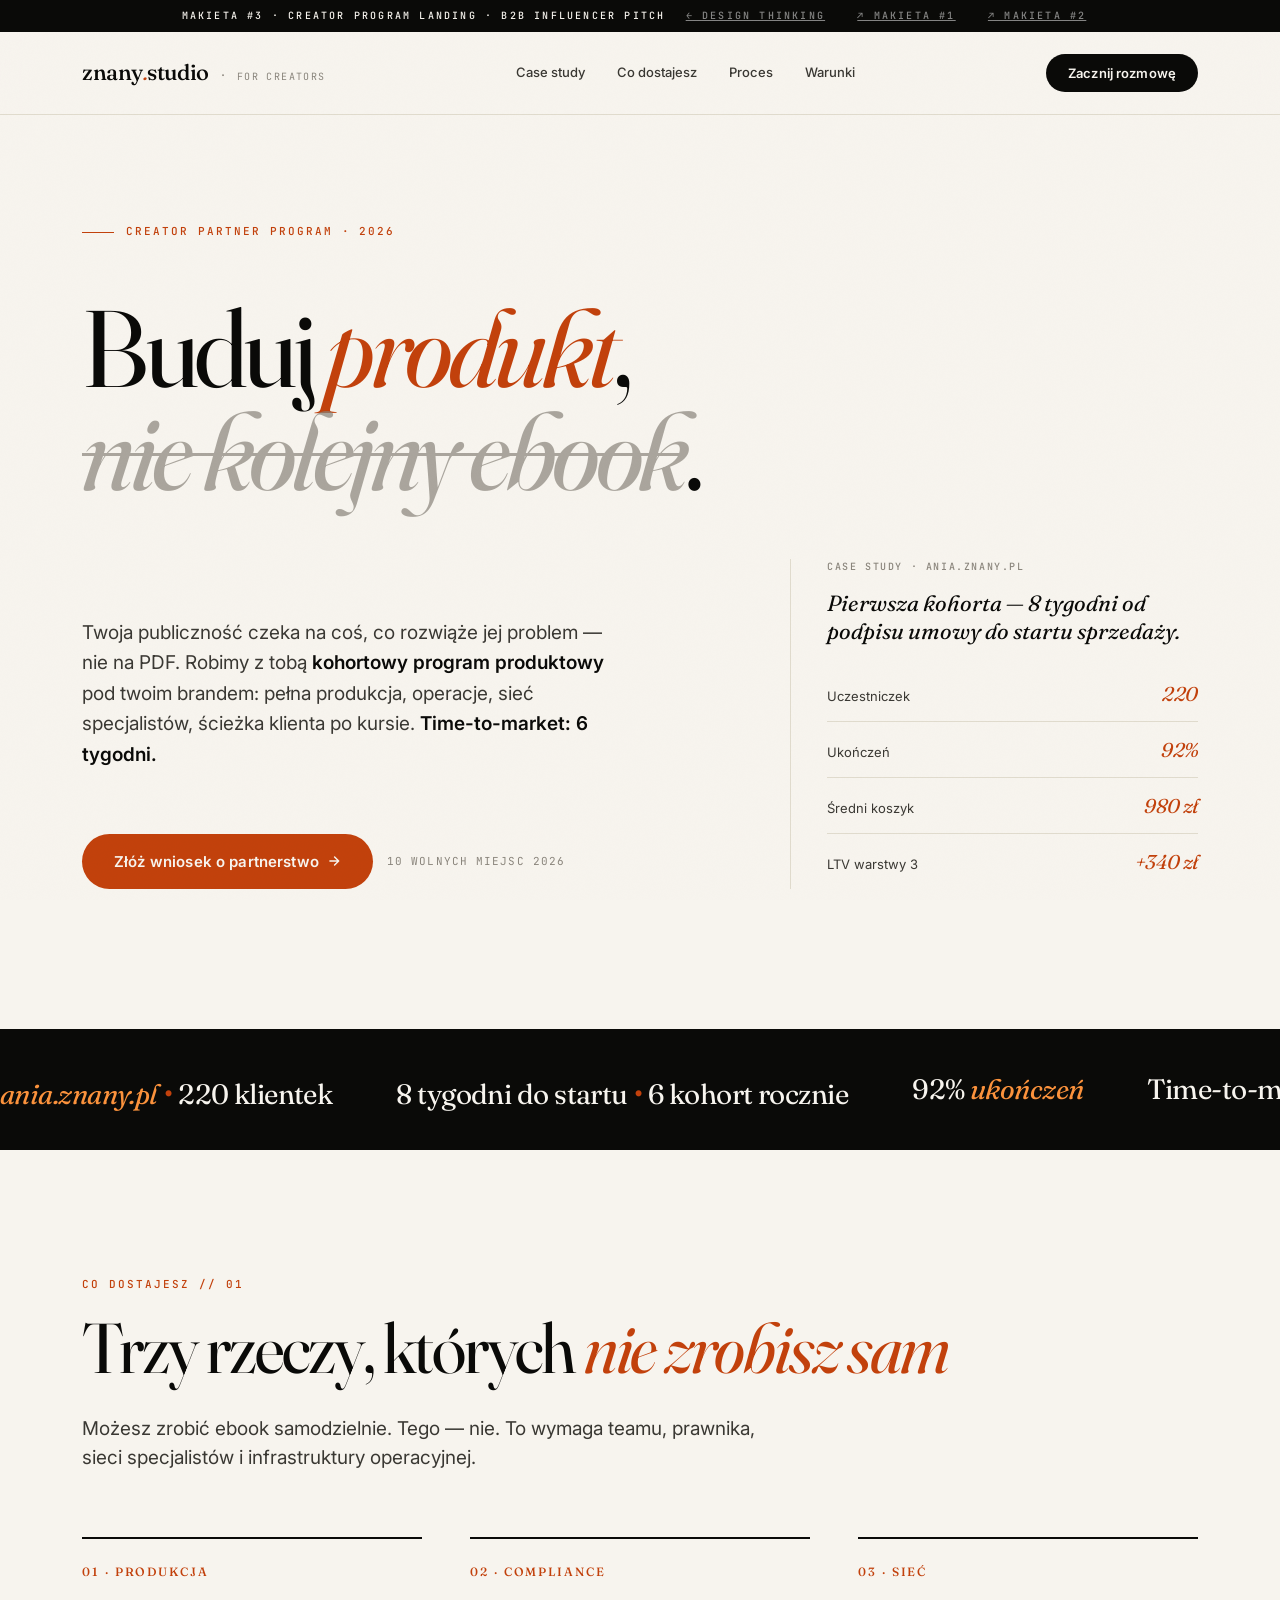
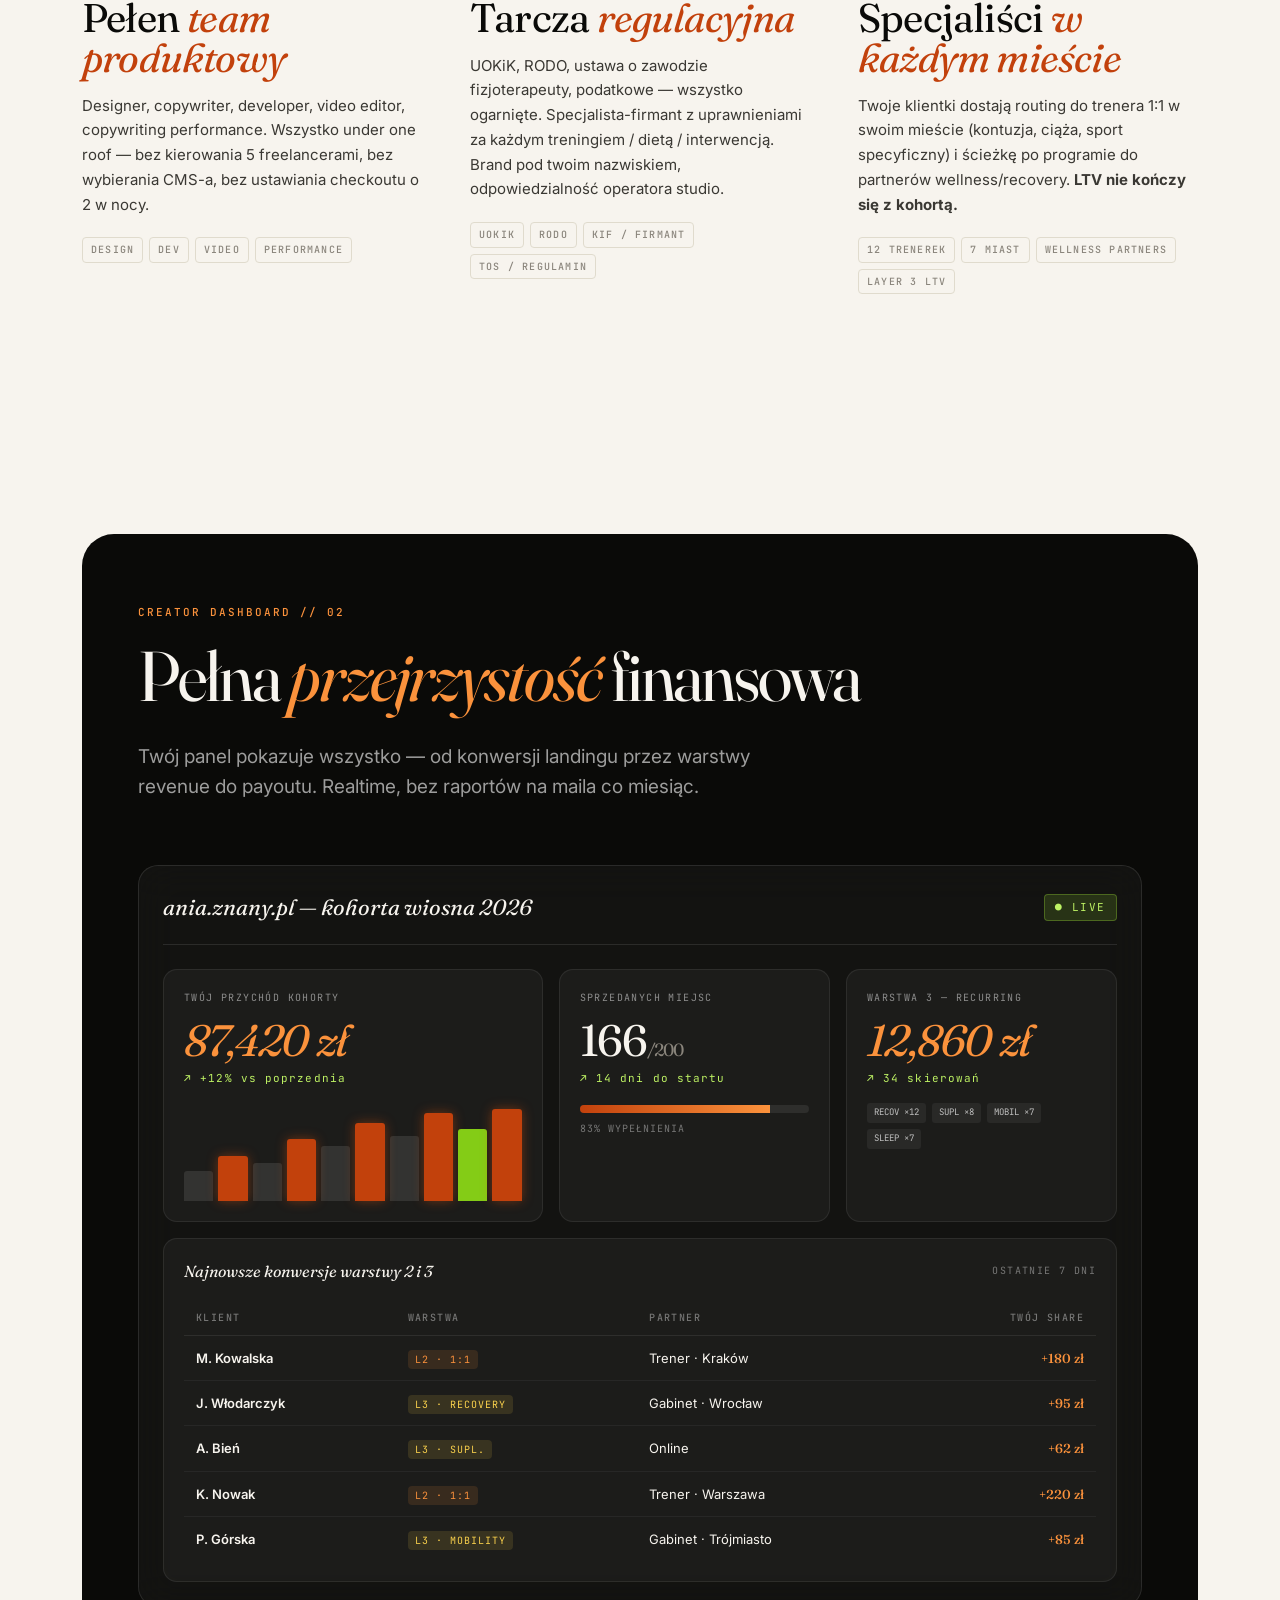
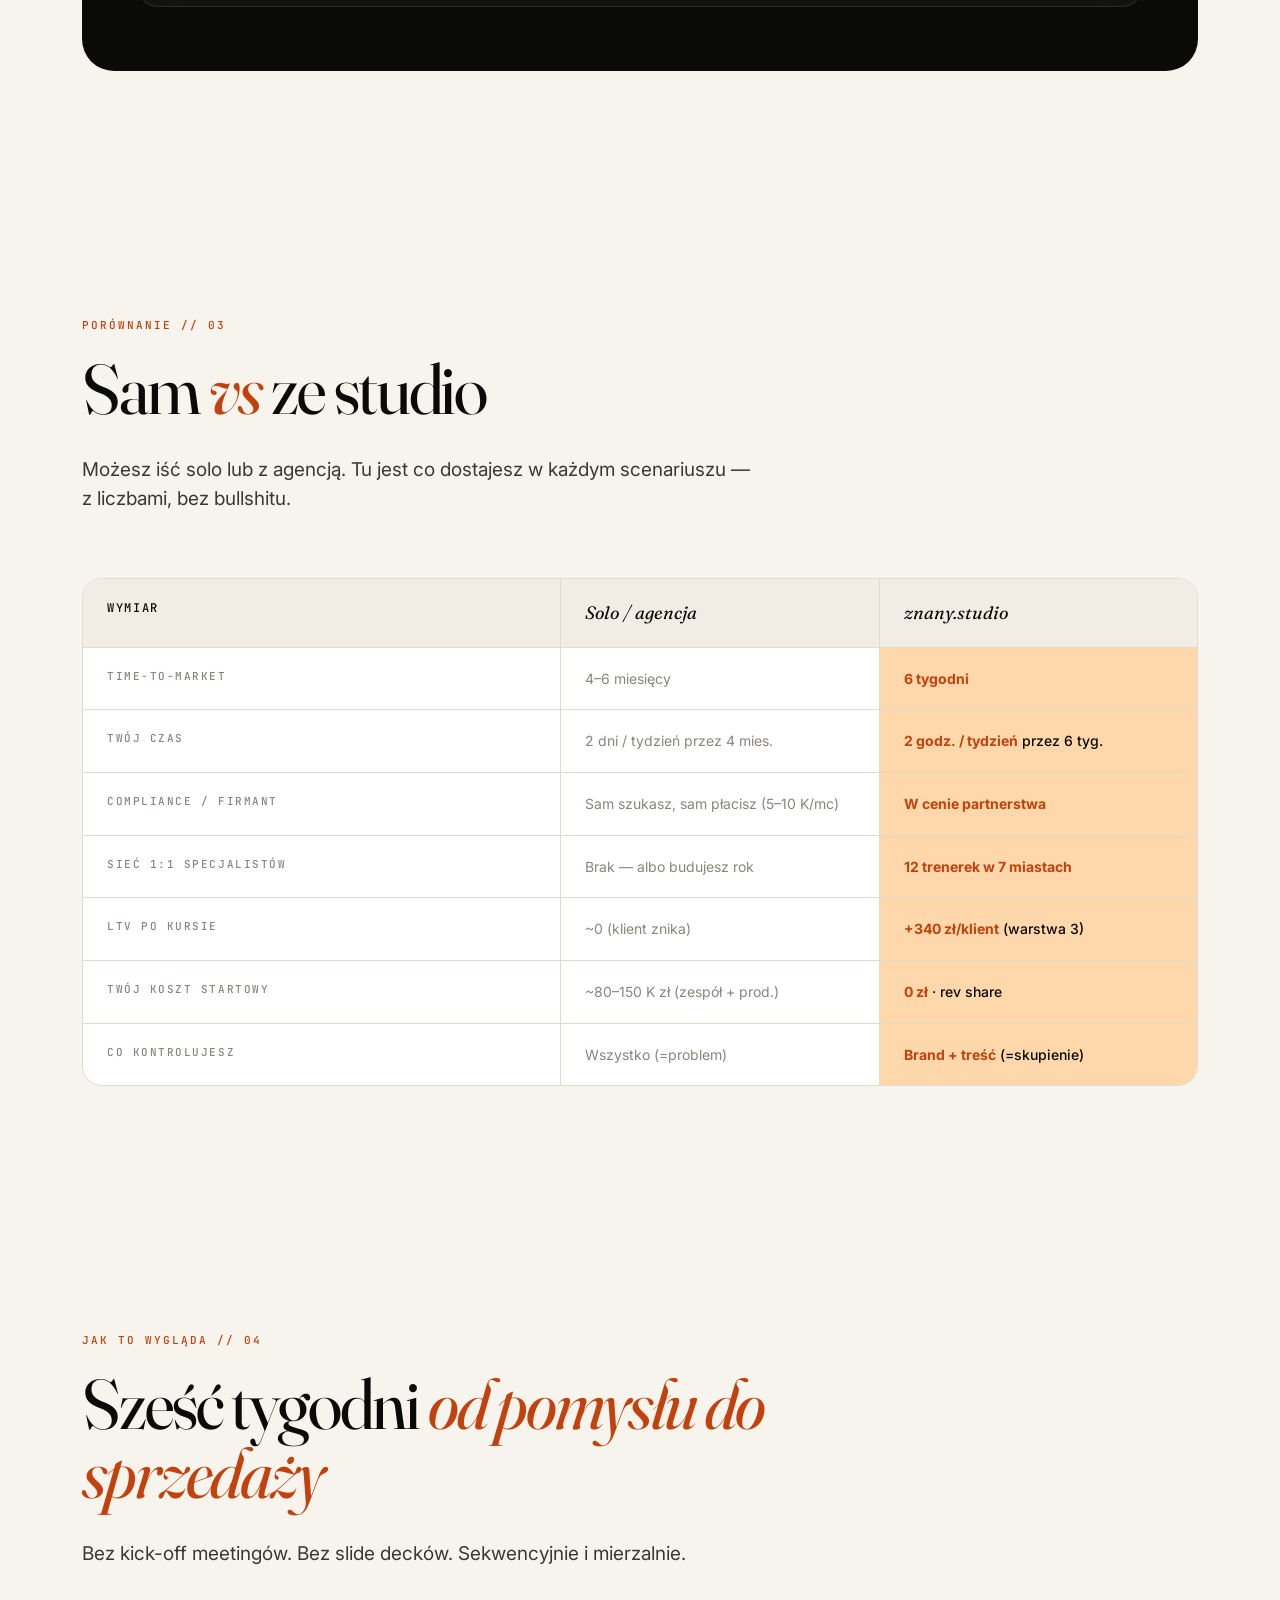
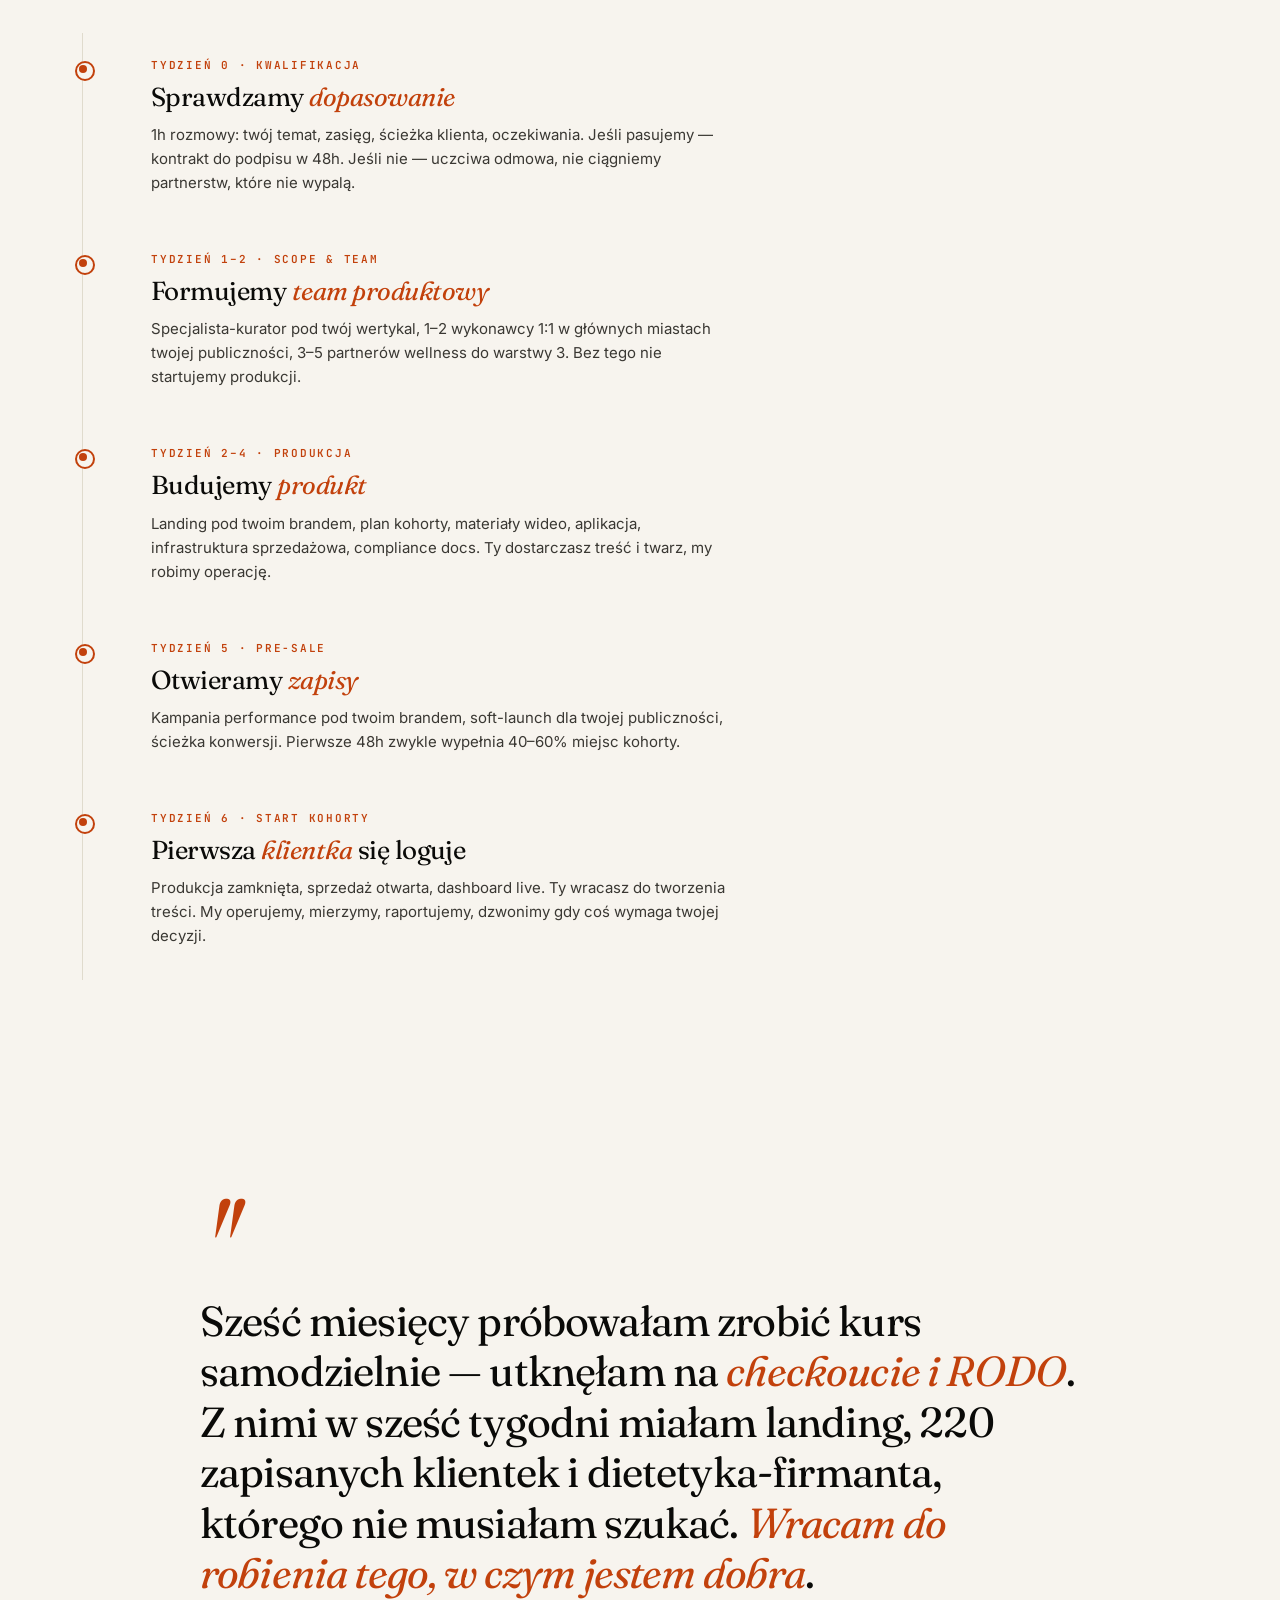
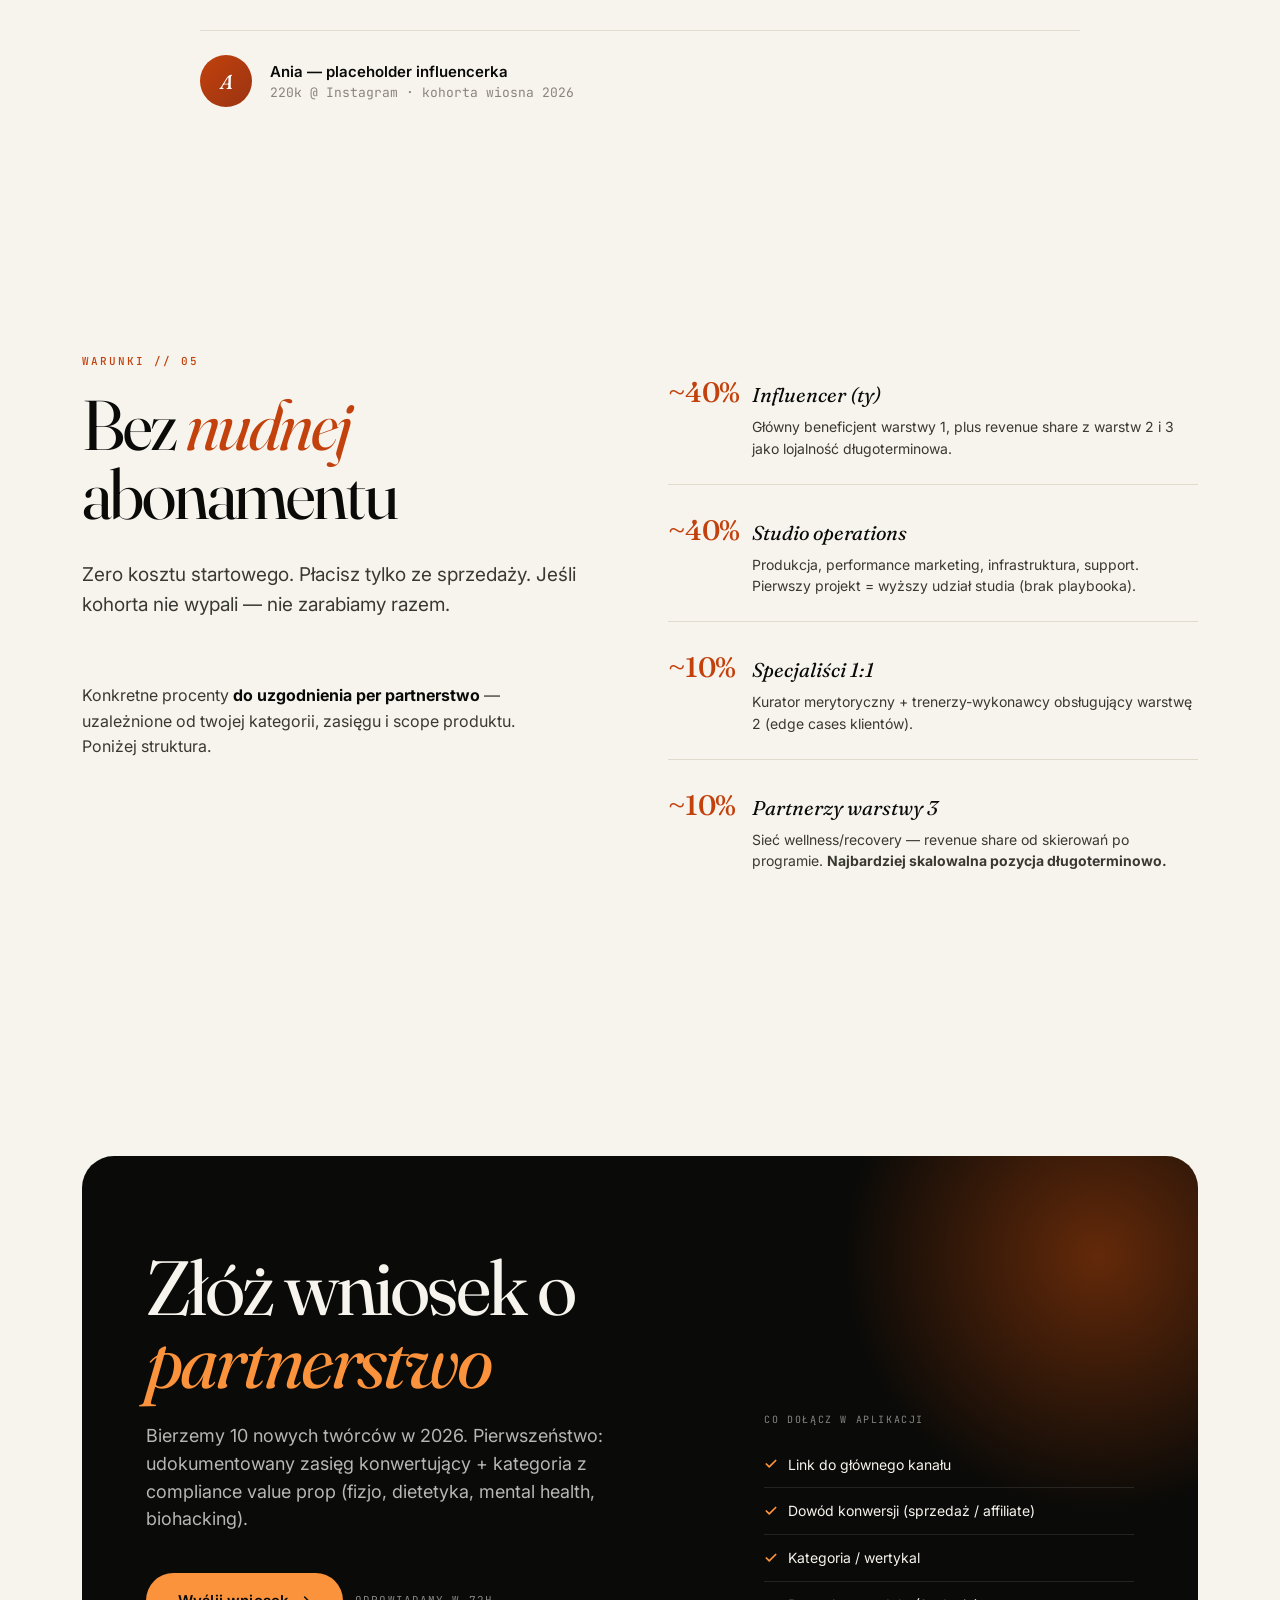
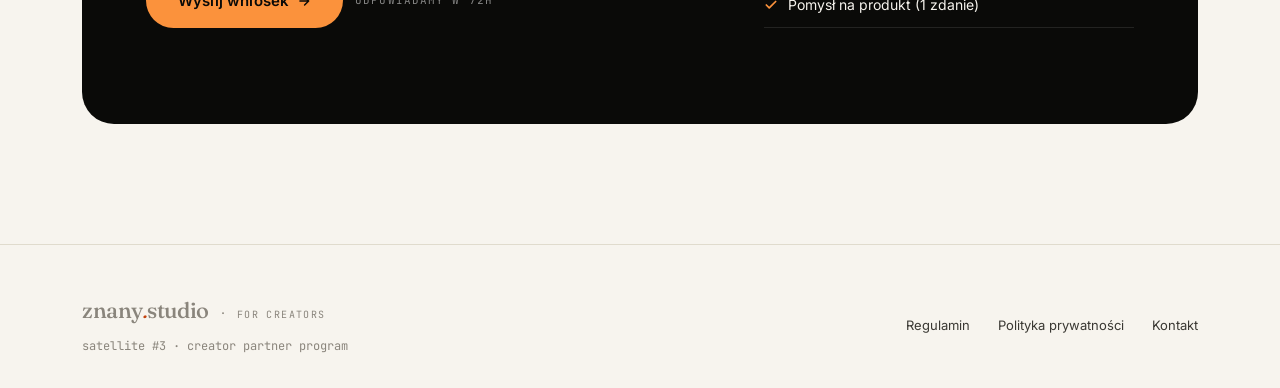
==== makieta3.html @ 014f3fa9 "znany.trener — design thinking output + 3 satellite mockups Pełen output procesu Design Thinking dla" ====
<!DOCTYPE html>
<html lang="pl">
<head>
<meta charset="UTF-8">
<meta name="viewport" content="width=device-width, initial-scale=1.0">
<title>studio.znany.pl — dla twórców · zbuduj produkt, nie kolejny ebook</title>
<link rel="preconnect" href="https://fonts.googleapis.com">
<link rel="preconnect" href="https://fonts.gstatic.com" crossorigin>
<link href="https://fonts.googleapis.com/css2?family=Inter:wght@400;500;600;700&family=Fraunces:ital,opsz,wght@0,9..144,400;0,9..144,500;0,9..144,600;1,9..144,400;1,9..144,500&family=JetBrains+Mono:wght@400;500&display=swap" rel="stylesheet">
<style>
  :root {
    --bg: #f7f4ee;
    --bg-2: #f1ede4;
    --surface: #ffffff;
    --paper: #fbf9f3;
    --ink: #0a0a08;
    --ink-2: #3a3833;
    --ink-3: #8a857c;
    --line: #e0dbcd;
    --line-2: #cfc8b4;
    --accent: #c2410c;
    --accent-soft: #fed7aa;
    --accent-2: #9a3412;
    --olive: #5c6b32;
    --olive-soft: #ecf0d8;
    --gold: #a16207;
  }
  * { box-sizing: border-box; margin: 0; padding: 0; }
  html { scroll-behavior: smooth; }
  body {
    font-family: 'Inter', -apple-system, BlinkMacSystemFont, sans-serif;
    background: var(--bg);
    color: var(--ink);
    line-height: 1.55;
    -webkit-font-smoothing: antialiased;
    overflow-x: hidden;
  }
  ::selection { background: var(--accent); color: white; }
  a { color: inherit; text-decoration: none; }
  button { font-family: inherit; cursor: pointer; border: none; }

  .serif { font-family: 'Fraunces', Georgia, serif; }
  .serif-i { font-family: 'Fraunces', Georgia, serif; font-style: italic; font-weight: 400; }
  .mono { font-family: 'JetBrains Mono', monospace; }

  .container { max-width: 1180px; margin: 0 auto; padding: 0 32px; position: relative; }
  @media (max-width: 700px) { .container { padding: 0 20px; } }

  /* Paper grain bg */
  body::before {
    content: '';
    position: fixed;
    inset: 0;
    pointer-events: none;
    background-image: url("data:image/svg+xml;utf8,<svg xmlns='http://www.w3.org/2000/svg' width='200' height='200'><filter id='n'><feTurbulence type='fractalNoise' baseFrequency='0.85' numOctaves='3' stitchTiles='stitch'/></filter><rect width='100%25' height='100%25' filter='url(%23n)' opacity='0.5'/></svg>");
    opacity: 0.035;
    mix-blend-mode: multiply;
    z-index: 100;
  }

  /* ============================
     RIBBON
     ============================ */
  .ribbon {
    background: var(--ink);
    color: var(--bg);
    text-align: center;
    font-size: 10px;
    padding: 8px 16px;
    letter-spacing: 0.22em;
    text-transform: uppercase;
    font-weight: 500;
    font-family: 'JetBrains Mono', monospace;
    position: relative;
    z-index: 50;
  }
  .ribbon a { color: rgba(255,255,255,0.5); text-decoration: underline; margin: 0 12px; }

  /* ============================
     NAV
     ============================ */
  nav.top {
    padding: 22px 0;
    border-bottom: 1px solid var(--line);
    position: sticky;
    top: 0;
    background: rgba(247,244,238,0.92);
    backdrop-filter: blur(20px);
    z-index: 40;
  }
  .nav-inner {
    display: flex;
    justify-content: space-between;
    align-items: center;
    gap: 24px;
  }
  .logo {
    display: flex;
    align-items: baseline;
    gap: 12px;
  }
  .logo .brand {
    font-family: 'Fraunces', serif;
    font-weight: 500;
    font-size: 22px;
    letter-spacing: -0.02em;
  }
  .logo .brand .ital {
    font-style: italic;
    color: var(--accent);
    font-weight: 400;
  }
  .logo .div { color: var(--ink-3); font-size: 14px; }
  .logo .who {
    font-family: 'JetBrains Mono', monospace;
    font-size: 10px;
    color: var(--ink-3);
    letter-spacing: 0.14em;
    text-transform: uppercase;
  }

  nav.top ul {
    list-style: none;
    display: flex;
    gap: 32px;
    font-size: 13px;
    font-weight: 500;
  }
  nav.top li a { color: var(--ink-2); transition: color 0.15s; }
  nav.top li a:hover { color: var(--accent); }
  @media (max-width: 900px) { nav.top ul { display: none; } }

  .btn {
    background: var(--ink);
    color: var(--bg);
    border-radius: 100px;
    padding: 11px 22px;
    font-size: 13px;
    font-weight: 600;
    letter-spacing: 0.01em;
    transition: all 0.15s;
    display: inline-flex;
    align-items: center;
    gap: 8px;
  }
  .btn:hover { background: var(--accent); transform: translateY(-1px); }
  .btn svg { width: 14px; height: 14px; }
  .btn.big { padding: 18px 32px; font-size: 15px; }
  .btn.accent { background: var(--accent); }
  .btn.accent:hover { background: var(--accent-2); }
  .btn.ghost {
    background: transparent;
    color: var(--ink);
    border: 1px solid var(--ink);
  }
  .btn.ghost:hover { background: var(--ink); color: var(--bg); }

  /* ============================
     HERO
     ============================ */
  .hero {
    padding: 100px 0 140px;
    position: relative;
  }
  .hero-tag {
    display: inline-flex;
    align-items: center;
    gap: 12px;
    font-family: 'JetBrains Mono', monospace;
    font-size: 11px;
    text-transform: uppercase;
    letter-spacing: 0.18em;
    color: var(--accent);
    margin-bottom: 56px;
    font-weight: 500;
  }
  .hero-tag::before {
    content: '';
    width: 32px;
    height: 1px;
    background: var(--accent);
  }
  .hero h1 {
    font-family: 'Fraunces', serif;
    font-size: clamp(48px, 8.5vw, 124px);
    font-weight: 400;
    letter-spacing: -0.04em;
    line-height: 0.95;
    margin-bottom: 56px;
    color: var(--ink);
    max-width: 1000px;
    font-variation-settings: "opsz" 144;
  }
  .hero h1 em {
    font-style: italic;
    color: var(--accent);
    font-weight: 400;
  }
  .hero h1 .strike {
    text-decoration: line-through;
    text-decoration-thickness: 3px;
    text-decoration-color: var(--ink-3);
    color: var(--ink-3);
    font-style: italic;
    font-weight: 400;
    opacity: 0.7;
  }

  .hero-grid {
    display: grid;
    grid-template-columns: 1.5fr 1fr;
    gap: 96px;
    align-items: flex-end;
  }
  @media (max-width: 900px) { .hero-grid { grid-template-columns: 1fr; gap: 56px; } }

  .hero-lead {
    font-size: 19px;
    color: var(--ink-2);
    line-height: 1.6;
    max-width: 540px;
  }
  .hero-lead strong { color: var(--ink); font-weight: 600; }

  .hero-side {
    border-left: 1px solid var(--line);
    padding-left: 36px;
  }
  @media (max-width: 900px) { .hero-side { border-left: none; padding-left: 0; border-top: 1px solid var(--line); padding-top: 32px; } }
  .hero-side .label {
    font-family: 'JetBrains Mono', monospace;
    font-size: 10px;
    text-transform: uppercase;
    letter-spacing: 0.16em;
    color: var(--ink-3);
    font-weight: 500;
    margin-bottom: 14px;
  }
  .hero-side h3 {
    font-family: 'Fraunces', serif;
    font-style: italic;
    font-size: 22px;
    font-weight: 400;
    color: var(--ink);
    margin-bottom: 20px;
    line-height: 1.3;
  }
  .hero-side .data-row {
    display: flex;
    justify-content: space-between;
    align-items: baseline;
    padding: 12px 0;
    border-bottom: 1px solid var(--line);
    font-size: 13px;
    color: var(--ink-2);
  }
  .hero-side .data-row:last-child { border-bottom: none; }
  .hero-side .data-row .v {
    font-family: 'Fraunces', serif;
    font-size: 20px;
    font-weight: 500;
    color: var(--ink);
    letter-spacing: -0.02em;
  }
  .hero-side .data-row .v em { color: var(--accent); font-style: italic; font-weight: 400; }

  .hero-cta {
    margin-top: 64px;
    display: flex;
    gap: 14px;
    flex-wrap: wrap;
    align-items: center;
  }
  .hero-cta .note {
    font-family: 'JetBrains Mono', monospace;
    font-size: 11px;
    color: var(--ink-3);
    letter-spacing: 0.1em;
    text-transform: uppercase;
  }

  /* ============================
     CASE STUDY STRIP
     ============================ */
  .case-strip {
    background: var(--ink);
    color: var(--bg);
    padding: 28px 0;
    overflow: hidden;
    position: relative;
  }
  .case-strip-inner {
    display: flex;
    gap: 64px;
    align-items: center;
    font-family: 'Fraunces', serif;
    font-size: clamp(18px, 2.5vw, 28px);
    font-weight: 400;
    letter-spacing: -0.02em;
    white-space: nowrap;
    animation: scroll 40s linear infinite;
  }
  @keyframes scroll {
    0% { transform: translateX(0); }
    100% { transform: translateX(-50%); }
  }
  .case-strip-inner span em { font-style: italic; color: #fb923c; font-weight: 400; }
  .case-strip-inner .dot { color: var(--accent); font-size: 1.5em; }

  /* ============================
     SECTION
     ============================ */
  section.block { padding: 120px 0; position: relative; }
  @media (max-width: 700px) { section.block { padding: 80px 0; } }

  .eyebrow {
    font-family: 'JetBrains Mono', monospace;
    font-size: 11px;
    text-transform: uppercase;
    letter-spacing: 0.18em;
    color: var(--accent);
    margin-bottom: 20px;
    font-weight: 500;
    display: inline-block;
  }

  h2.section-title {
    font-family: 'Fraunces', serif;
    font-size: clamp(36px, 5.5vw, 76px);
    font-weight: 400;
    letter-spacing: -0.03em;
    line-height: 0.98;
    max-width: 900px;
    margin-bottom: 32px;
    color: var(--ink);
    font-variation-settings: "opsz" 144;
  }
  h2.section-title em {
    font-style: italic;
    color: var(--accent);
    font-weight: 400;
  }
  .section-sub {
    color: var(--ink-2);
    font-size: 19px;
    max-width: 680px;
    line-height: 1.55;
    margin-bottom: 64px;
  }

  /* ============================
     3 REASONS (pillars)
     ============================ */
  .pillars {
    display: grid;
    grid-template-columns: repeat(3, 1fr);
    gap: 48px;
  }
  @media (max-width: 900px) { .pillars { grid-template-columns: 1fr; gap: 56px; } }
  .pillar { position: relative; padding-top: 24px; border-top: 2px solid var(--ink); }
  .pillar .num {
    font-family: 'Fraunces', serif;
    font-size: 12px;
    color: var(--accent);
    letter-spacing: 0.16em;
    text-transform: uppercase;
    margin-bottom: 16px;
    font-weight: 500;
  }
  .pillar h3 {
    font-family: 'Fraunces', serif;
    font-size: clamp(28px, 3.5vw, 40px);
    font-weight: 400;
    letter-spacing: -0.02em;
    line-height: 1;
    margin-bottom: 16px;
    color: var(--ink);
  }
  .pillar h3 em { font-style: italic; color: var(--accent); }
  .pillar p {
    color: var(--ink-2);
    font-size: 15px;
    line-height: 1.65;
    margin-bottom: 20px;
  }
  .pillar .tags {
    display: flex;
    gap: 6px;
    flex-wrap: wrap;
  }
  .pillar .tag {
    font-family: 'JetBrains Mono', monospace;
    font-size: 10px;
    text-transform: uppercase;
    letter-spacing: 0.12em;
    color: var(--ink-3);
    padding: 4px 8px;
    border: 1px solid var(--line);
    border-radius: 4px;
    font-weight: 500;
  }

  /* ============================
     DASHBOARD MOCKUP
     ============================ */
  .dashboard-section {
    background: var(--ink);
    color: var(--bg);
    border-radius: 32px;
    padding: 64px 56px;
    position: relative;
    overflow: hidden;
  }
  @media (max-width: 700px) { .dashboard-section { padding: 40px 24px; border-radius: 20px; } }
  .dashboard-section .eyebrow { color: #fb923c; }
  .dashboard-section h2.section-title { color: var(--bg); }
  .dashboard-section h2.section-title em { color: #fb923c; }
  .dashboard-section .section-sub { color: rgba(255,255,255,0.6); }

  .dashboard {
    background: rgba(255,255,255,0.04);
    border: 1px solid rgba(255,255,255,0.1);
    border-radius: 20px;
    padding: 24px;
    margin-top: 32px;
    backdrop-filter: blur(20px);
  }
  .dash-header {
    display: flex;
    justify-content: space-between;
    align-items: center;
    padding-bottom: 20px;
    border-bottom: 1px solid rgba(255,255,255,0.1);
    margin-bottom: 24px;
  }
  .dash-header .title {
    font-family: 'Fraunces', serif;
    font-style: italic;
    font-size: 22px;
    color: var(--bg);
  }
  .dash-header .badge {
    font-family: 'JetBrains Mono', monospace;
    font-size: 11px;
    background: rgba(163,230,53,0.15);
    color: #bef264;
    padding: 4px 10px;
    border-radius: 4px;
    text-transform: uppercase;
    letter-spacing: 0.14em;
    border: 1px solid rgba(163,230,53,0.3);
  }
  .dash-grid {
    display: grid;
    grid-template-columns: 1.4fr 1fr 1fr;
    gap: 16px;
  }
  @media (max-width: 800px) { .dash-grid { grid-template-columns: 1fr; } }
  .dash-card {
    background: rgba(255,255,255,0.04);
    border: 1px solid rgba(255,255,255,0.08);
    border-radius: 14px;
    padding: 20px;
  }
  .dash-card .k {
    font-family: 'JetBrains Mono', monospace;
    font-size: 10px;
    color: var(--ink-3);
    text-transform: uppercase;
    letter-spacing: 0.14em;
    margin-bottom: 12px;
    color: rgba(255,255,255,0.5);
  }
  .dash-card .big {
    font-family: 'Fraunces', serif;
    font-size: 44px;
    font-weight: 400;
    letter-spacing: -0.03em;
    color: var(--bg);
    line-height: 1;
    margin-bottom: 8px;
  }
  .dash-card .big em { font-style: italic; color: #fb923c; }
  .dash-card .delta {
    font-family: 'JetBrains Mono', monospace;
    font-size: 11px;
    color: #bef264;
    letter-spacing: 0.1em;
  }
  .dash-card .delta.down { color: #fca5a5; }

  /* Revenue chart */
  .chart {
    height: 100px;
    display: flex;
    align-items: flex-end;
    gap: 5px;
    margin-top: 14px;
  }
  .chart .bar {
    flex: 1;
    background: rgba(255,255,255,0.1);
    border-radius: 3px 3px 0 0;
    position: relative;
    transition: background 0.2s;
  }
  .chart .bar.lit { background: var(--accent); box-shadow: 0 0 12px rgba(234,88,12,0.4); }
  .chart .bar.olive { background: #84cc16; }

  /* Table */
  .dash-table {
    width: 100%;
    border-collapse: collapse;
    margin-top: 16px;
    font-size: 13px;
  }
  .dash-table th {
    text-align: left;
    padding: 10px 12px;
    font-family: 'JetBrains Mono', monospace;
    font-size: 10px;
    text-transform: uppercase;
    letter-spacing: 0.14em;
    color: rgba(255,255,255,0.4);
    font-weight: 500;
    border-bottom: 1px solid rgba(255,255,255,0.08);
  }
  .dash-table td {
    padding: 12px;
    border-bottom: 1px solid rgba(255,255,255,0.05);
    color: var(--bg);
  }
  .dash-table tr:last-child td { border-bottom: none; }
  .dash-table .city { font-weight: 600; }
  .dash-table .amount {
    font-family: 'Fraunces', serif;
    font-weight: 500;
    text-align: right;
    color: #fb923c;
  }
  .dash-table .layer-tag {
    font-family: 'JetBrains Mono', monospace;
    font-size: 10px;
    padding: 3px 7px;
    border-radius: 4px;
    background: rgba(255,255,255,0.08);
    text-transform: uppercase;
    letter-spacing: 0.1em;
  }
  .dash-table .layer-tag.l1 { color: #6ee7b7; background: rgba(110,231,183,0.1); }
  .dash-table .layer-tag.l2 { color: #fb923c; background: rgba(251,146,60,0.12); }
  .dash-table .layer-tag.l3 { color: #fcd34d; background: rgba(252,211,77,0.12); }

  /* ============================
     COMPARE — alone vs studio
     ============================ */
  .compare {
    background: var(--surface);
    border: 1px solid var(--line);
    border-radius: 20px;
    overflow: hidden;
  }
  .compare-row {
    display: grid;
    grid-template-columns: 1.5fr 1fr 1fr;
    border-bottom: 1px solid var(--line);
  }
  .compare-row:last-child { border-bottom: none; }
  .compare-row.head {
    background: var(--bg-2);
  }
  .compare-row > div { padding: 20px 24px; }
  .compare-row .label {
    font-family: 'JetBrains Mono', monospace;
    font-size: 11px;
    text-transform: uppercase;
    letter-spacing: 0.14em;
    color: var(--ink-3);
    font-weight: 500;
  }
  .compare-row.head .label {
    color: var(--ink);
    font-size: 12px;
  }
  .compare-row .col {
    font-size: 14px;
    color: var(--ink-2);
    border-left: 1px solid var(--line);
  }
  .compare-row.head .col {
    font-family: 'Fraunces', serif;
    font-style: italic;
    font-size: 18px;
    color: var(--ink);
    font-weight: 400;
  }
  .compare-row .col.good {
    background: var(--accent-soft);
    color: var(--ink);
    font-weight: 500;
  }
  .compare-row .col.bad { color: var(--ink-3); }
  .compare-row .col strong { color: var(--accent); font-weight: 700; }

  /* ============================
     PROCESS / TIMELINE
     ============================ */
  .timeline {
    position: relative;
    padding-left: 32px;
    margin-top: 48px;
    border-left: 1px solid var(--line);
  }
  .timeline-item {
    position: relative;
    padding: 24px 0 32px 36px;
  }
  .timeline-item::before {
    content: '';
    position: absolute;
    left: -40px;
    top: 28px;
    width: 16px; height: 16px;
    background: var(--bg);
    border: 2px solid var(--accent);
    border-radius: 50%;
  }
  .timeline-item::after {
    content: '';
    position: absolute;
    left: -36px;
    top: 32px;
    width: 8px; height: 8px;
    background: var(--accent);
    border-radius: 50%;
  }
  .timeline-week {
    font-family: 'JetBrains Mono', monospace;
    font-size: 11px;
    text-transform: uppercase;
    letter-spacing: 0.16em;
    color: var(--accent);
    margin-bottom: 8px;
    font-weight: 600;
  }
  .timeline-item h3 {
    font-family: 'Fraunces', serif;
    font-size: 26px;
    font-weight: 400;
    letter-spacing: -0.02em;
    line-height: 1.2;
    margin-bottom: 10px;
  }
  .timeline-item h3 em { font-style: italic; color: var(--accent); }
  .timeline-item p {
    font-size: 15px;
    color: var(--ink-2);
    line-height: 1.6;
    max-width: 580px;
  }

  /* ============================
     QUOTE
     ============================ */
  .quote-section { padding: 120px 0; }
  .quote {
    max-width: 880px;
    margin: 0 auto;
    text-align: left;
  }
  .quote-mark {
    font-family: 'Fraunces', serif;
    font-style: italic;
    font-size: 120px;
    color: var(--accent);
    line-height: 0.5;
    margin-bottom: 16px;
  }
  .quote .text {
    font-family: 'Fraunces', serif;
    font-size: clamp(26px, 3.5vw, 42px);
    font-weight: 400;
    letter-spacing: -0.02em;
    line-height: 1.2;
    color: var(--ink);
    margin-bottom: 32px;
  }
  .quote .text em { font-style: italic; color: var(--accent); }
  .quote-author {
    display: flex;
    align-items: center;
    gap: 18px;
    padding-top: 24px;
    border-top: 1px solid var(--line);
  }
  .quote-avatar {
    width: 52px; height: 52px;
    border-radius: 50%;
    background: linear-gradient(135deg, var(--accent) 0%, var(--accent-2) 100%);
    display: flex;
    align-items: center;
    justify-content: center;
    color: white;
    font-family: 'Fraunces', serif;
    font-style: italic;
    font-weight: 500;
    font-size: 20px;
  }
  .quote-author .name {
    font-weight: 600;
    color: var(--ink);
    font-size: 15px;
  }
  .quote-author .meta {
    color: var(--ink-3);
    font-size: 13px;
    font-family: 'JetBrains Mono', monospace;
  }

  /* ============================
     ECONOMICS / TERMS
     ============================ */
  .terms-grid {
    display: grid;
    grid-template-columns: 1fr 1fr;
    gap: 56px;
    align-items: start;
  }
  @media (max-width: 800px) { .terms-grid { grid-template-columns: 1fr; gap: 40px; } }
  .terms-list {
    display: flex;
    flex-direction: column;
    gap: 0;
  }
  .term-row {
    display: grid;
    grid-template-columns: 60px 1fr;
    gap: 24px;
    padding: 24px 0;
    border-bottom: 1px solid var(--line);
    align-items: baseline;
  }
  .term-row:last-child { border-bottom: none; }
  .term-row .pct {
    font-family: 'Fraunces', serif;
    font-size: 28px;
    font-weight: 500;
    letter-spacing: -0.02em;
    color: var(--accent);
  }
  .term-row h4 {
    font-family: 'Fraunces', serif;
    font-style: italic;
    font-size: 20px;
    font-weight: 400;
    margin-bottom: 6px;
    color: var(--ink);
  }
  .term-row p {
    font-size: 14px;
    color: var(--ink-2);
    line-height: 1.55;
  }

  /* ============================
     APPLY — final
     ============================ */
  .apply {
    padding: 140px 0 120px;
  }
  .apply-card {
    background: var(--ink);
    color: var(--bg);
    border-radius: 32px;
    padding: 96px 64px;
    text-align: left;
    position: relative;
    overflow: hidden;
  }
  @media (max-width: 700px) { .apply-card { padding: 56px 28px; border-radius: 20px; } }
  .apply-card::before {
    content: '';
    position: absolute;
    width: 600px; height: 600px;
    top: -200px; right: -200px;
    background: radial-gradient(circle, rgba(234,88,12,0.4) 0%, transparent 60%);
    pointer-events: none;
  }
  .apply-grid {
    display: grid;
    grid-template-columns: 1.5fr 1fr;
    gap: 64px;
    align-items: end;
    position: relative;
    z-index: 1;
  }
  @media (max-width: 800px) { .apply-grid { grid-template-columns: 1fr; gap: 40px; } }
  .apply h2 {
    font-family: 'Fraunces', serif;
    font-size: clamp(40px, 6vw, 88px);
    font-weight: 400;
    letter-spacing: -0.04em;
    line-height: 0.95;
    margin-bottom: 24px;
  }
  .apply h2 em { font-style: italic; color: #fb923c; }
  .apply p { color: rgba(255,255,255,0.7); font-size: 18px; max-width: 480px; line-height: 1.55; }
  .apply-side .label {
    font-family: 'JetBrains Mono', monospace;
    font-size: 10px;
    text-transform: uppercase;
    letter-spacing: 0.16em;
    color: rgba(255,255,255,0.5);
    margin-bottom: 14px;
  }
  .apply-side ul { list-style: none; }
  .apply-side li {
    padding: 12px 0;
    border-bottom: 1px solid rgba(255,255,255,0.1);
    font-size: 14px;
    color: var(--bg);
    display: flex;
    gap: 10px;
    align-items: center;
  }
  .apply-side li svg { color: #fb923c; flex-shrink: 0; }
  .apply-cta {
    margin-top: 40px;
    display: flex;
    gap: 12px;
    flex-wrap: wrap;
    align-items: center;
  }
  .apply-cta .note {
    font-family: 'JetBrains Mono', monospace;
    font-size: 11px;
    color: rgba(255,255,255,0.5);
    letter-spacing: 0.1em;
    text-transform: uppercase;
  }
  .apply .btn { background: #fb923c; color: var(--ink); }
  .apply .btn:hover { background: var(--bg); }

  /* ============================
     FOOTER
     ============================ */
  footer {
    padding: 48px 0 32px;
    border-top: 1px solid var(--line);
  }
  .footer-grid {
    display: flex;
    justify-content: space-between;
    align-items: center;
    flex-wrap: wrap;
    gap: 24px;
    font-size: 13px;
    color: var(--ink-3);
  }
  .footer-links { display: flex; gap: 28px; }
  .footer-links a { color: var(--ink-2); transition: color 0.15s; }
  .footer-links a:hover { color: var(--accent); }

  /* Reveal */
  .reveal { opacity: 0; transform: translateY(20px); transition: opacity 0.7s cubic-bezier(0.16,1,0.3,1), transform 0.7s cubic-bezier(0.16,1,0.3,1); }
  .reveal.in { opacity: 1; transform: translateY(0); }

</style>
</head>
<body>

<!-- RIBBON -->
<div class="ribbon">
  MAKIETA #3 · creator program landing · B2B influencer pitch
  <a href="index.html">← design thinking</a>
  <a href="makieta.html">↗ makieta #1</a>
  <a href="makieta2.html">↗ makieta #2</a>
</div>

<!-- NAV -->
<nav class="top">
  <div class="container nav-inner">
    <div class="logo">
      <span class="brand">znany<span class="ital">.</span>studio</span>
      <span class="div">·</span>
      <span class="who">for creators</span>
    </div>
    <ul>
      <li><a href="#case">Case study</a></li>
      <li><a href="#what">Co dostajesz</a></li>
      <li><a href="#process">Proces</a></li>
      <li><a href="#economics">Warunki</a></li>
    </ul>
    <button class="btn">Zacznij rozmowę</button>
  </div>
</nav>

<!-- HERO -->
<section class="hero">
  <div class="container">
    <div class="hero-tag">creator partner program · 2026</div>
    <h1 class="reveal">
      Buduj <em>produkt</em>,<br>
      <span class="strike">nie kolejny ebook</span>.
    </h1>
    <div class="hero-grid">
      <div class="reveal">
        <p class="hero-lead">
          Twoja publiczność czeka na coś, co rozwiąże jej problem — nie na PDF. Robimy z tobą <strong>kohortowy program produktowy</strong> pod twoim brandem: pełna produkcja, operacje, sieć specjalistów, ścieżka klienta po kursie. <strong>Time-to-market: 6 tygodni.</strong>
        </p>
        <div class="hero-cta">
          <button class="btn big accent">
            Złóż wniosek o partnerstwo
            <svg viewBox="0 0 24 24" fill="none" stroke="currentColor" stroke-width="2.5" stroke-linecap="round" stroke-linejoin="round"><path d="M5 12h14M13 5l7 7-7 7"/></svg>
          </button>
          <span class="note">10 wolnych miejsc 2026</span>
        </div>
      </div>

      <div class="hero-side reveal">
        <div class="label">Case study · ania.znany.pl</div>
        <h3>Pierwsza kohorta — 8 tygodni od podpisu umowy do startu sprzedaży.</h3>
        <div class="data-row">
          <span>Uczestniczek</span>
          <span class="v"><em>220</em></span>
        </div>
        <div class="data-row">
          <span>Ukończeń</span>
          <span class="v"><em>92%</em></span>
        </div>
        <div class="data-row">
          <span>Średni koszyk</span>
          <span class="v"><em>980 zł</em></span>
        </div>
        <div class="data-row">
          <span>LTV warstwy 3</span>
          <span class="v"><em>+340 zł</em></span>
        </div>
      </div>
    </div>
  </div>
</section>

<!-- CASE STRIP -->
<div class="case-strip">
  <div class="case-strip-inner">
    <span><em>ania.znany.pl</em> <span class="dot">·</span> 220 klientek</span>
    <span>8 tygodni do startu <span class="dot">·</span> 6 kohort rocznie</span>
    <span>92% <em>ukończeń</em></span>
    <span>Time-to-market <em>—83%</em></span>
    <span>Compliance shield <em>UOKiK + KIF</em></span>
    <span>12 trenerek <span class="dot">·</span> 7 miast</span>
    <span><em>ania.znany.pl</em> <span class="dot">·</span> 220 klientek</span>
    <span>8 tygodni do startu <span class="dot">·</span> 6 kohort rocznie</span>
    <span>92% <em>ukończeń</em></span>
    <span>Time-to-market <em>—83%</em></span>
    <span>Compliance shield <em>UOKiK + KIF</em></span>
    <span>12 trenerek <span class="dot">·</span> 7 miast</span>
  </div>
</div>

<!-- WHAT YOU GET -->
<section class="block" id="what">
  <div class="container">
    <div class="reveal">
      <span class="eyebrow">co dostajesz // 01</span>
      <h2 class="section-title">Trzy rzeczy, których <em>nie zrobisz sam</em></h2>
      <p class="section-sub">Możesz zrobić ebook samodzielnie. Tego — nie. To wymaga teamu, prawnika, sieci specjalistów i infrastruktury operacyjnej.</p>
    </div>

    <div class="pillars reveal">
      <div class="pillar">
        <div class="num">01 · produkcja</div>
        <h3>Pełen <em>team produktowy</em></h3>
        <p>Designer, copywriter, developer, video editor, copywriting performance. Wszystko under one roof — bez kierowania 5 freelancerami, bez wybierania CMS-a, bez ustawiania checkoutu o 2 w nocy.</p>
        <div class="tags">
          <span class="tag">Design</span>
          <span class="tag">Dev</span>
          <span class="tag">Video</span>
          <span class="tag">Performance</span>
        </div>
      </div>
      <div class="pillar">
        <div class="num">02 · compliance</div>
        <h3>Tarcza <em>regulacyjna</em></h3>
        <p>UOKiK, RODO, ustawa o zawodzie fizjoterapeuty, podatkowe — wszystko ogarnięte. Specjalista-firmant z uprawnieniami za każdym treningiem / dietą / interwencją. Brand pod twoim nazwiskiem, odpowiedzialność operatora studio.</p>
        <div class="tags">
          <span class="tag">UOKiK</span>
          <span class="tag">RODO</span>
          <span class="tag">KIF / firmant</span>
          <span class="tag">ToS / Regulamin</span>
        </div>
      </div>
      <div class="pillar">
        <div class="num">03 · sieć</div>
        <h3>Specjaliści <em>w każdym mieście</em></h3>
        <p>Twoje klientki dostają routing do trenera 1:1 w swoim mieście (kontuzja, ciąża, sport specyficzny) i ścieżkę po programie do partnerów wellness/recovery. <strong>LTV nie kończy się z kohortą.</strong></p>
        <div class="tags">
          <span class="tag">12 trenerek</span>
          <span class="tag">7 miast</span>
          <span class="tag">Wellness partners</span>
          <span class="tag">Layer 3 LTV</span>
        </div>
      </div>
    </div>
  </div>
</section>

<!-- DASHBOARD MOCKUP -->
<section class="block">
  <div class="container">
    <div class="dashboard-section reveal">
      <span class="eyebrow">creator dashboard // 02</span>
      <h2 class="section-title">Pełna <em>przejrzystość</em> finansowa</h2>
      <p class="section-sub">Twój panel pokazuje wszystko — od konwersji landingu przez warstwy revenue do payoutu. Realtime, bez raportów na maila co miesiąc.</p>

      <div class="dashboard">
        <div class="dash-header">
          <div class="title">ania.znany.pl — kohorta wiosna 2026</div>
          <div class="badge">● live</div>
        </div>

        <div class="dash-grid">
          <div class="dash-card">
            <div class="k">Twój przychód kohorty</div>
            <div class="big"><em>87,420 zł</em></div>
            <div class="delta">↗ +12% vs poprzednia</div>
            <div class="chart">
              <div class="bar" style="height:30%"></div>
              <div class="bar lit" style="height:45%"></div>
              <div class="bar" style="height:38%"></div>
              <div class="bar lit" style="height:62%"></div>
              <div class="bar" style="height:55%"></div>
              <div class="bar lit" style="height:78%"></div>
              <div class="bar" style="height:65%"></div>
              <div class="bar lit" style="height:88%"></div>
              <div class="bar olive" style="height:72%"></div>
              <div class="bar lit" style="height:92%"></div>
            </div>
          </div>

          <div class="dash-card">
            <div class="k">Sprzedanych miejsc</div>
            <div class="big">166<span style="color: var(--ink-3); font-size:0.4em">/200</span></div>
            <div class="delta">↗ 14 dni do startu</div>
            <div style="margin-top:18px; height:8px; background: rgba(255,255,255,0.08); border-radius:100px; overflow:hidden;">
              <div style="width:83%; height:100%; background: linear-gradient(90deg, var(--accent) 0%, #fb923c 100%);"></div>
            </div>
            <div style="font-family:'JetBrains Mono',monospace; font-size:10px; color:rgba(255,255,255,0.4); margin-top:8px; letter-spacing:0.1em; text-transform:uppercase;">83% wypełnienia</div>
          </div>

          <div class="dash-card">
            <div class="k">Warstwa 3 — recurring</div>
            <div class="big"><em>12,860 zł</em></div>
            <div class="delta">↗ 34 skierowań</div>
            <div style="margin-top:16px; display:flex; gap:6px; flex-wrap:wrap;">
              <span style="font-family:'JetBrains Mono',monospace; font-size:9px; padding:3px 7px; border-radius:3px; background:rgba(255,255,255,0.06); color:rgba(255,255,255,0.7);">RECOV ×12</span>
              <span style="font-family:'JetBrains Mono',monospace; font-size:9px; padding:3px 7px; border-radius:3px; background:rgba(255,255,255,0.06); color:rgba(255,255,255,0.7);">SUPL ×8</span>
              <span style="font-family:'JetBrains Mono',monospace; font-size:9px; padding:3px 7px; border-radius:3px; background:rgba(255,255,255,0.06); color:rgba(255,255,255,0.7);">MOBIL ×7</span>
              <span style="font-family:'JetBrains Mono',monospace; font-size:9px; padding:3px 7px; border-radius:3px; background:rgba(255,255,255,0.06); color:rgba(255,255,255,0.7);">SLEEP ×7</span>
            </div>
          </div>
        </div>

        <div style="margin-top: 16px; background: rgba(255,255,255,0.04); border: 1px solid rgba(255,255,255,0.08); border-radius: 14px; padding: 20px; overflow-x: auto;">
          <div style="display:flex; justify-content:space-between; align-items:center; margin-bottom:12px;">
            <div style="font-family:'Fraunces',serif; font-style:italic; font-size:16px; color: var(--bg);">Najnowsze konwersje warstwy 2 i 3</div>
            <span style="font-family:'JetBrains Mono',monospace; font-size:10px; color:rgba(255,255,255,0.4); letter-spacing:0.14em; text-transform:uppercase;">ostatnie 7 dni</span>
          </div>
          <table class="dash-table">
            <thead>
              <tr><th>Klient</th><th>Warstwa</th><th>Partner</th><th style="text-align:right;">Twój share</th></tr>
            </thead>
            <tbody>
              <tr><td class="city">M. Kowalska</td><td><span class="layer-tag l2">L2 · 1:1</span></td><td>Trener · Kraków</td><td class="amount">+180 zł</td></tr>
              <tr><td class="city">J. Włodarczyk</td><td><span class="layer-tag l3">L3 · recovery</span></td><td>Gabinet · Wrocław</td><td class="amount">+95 zł</td></tr>
              <tr><td class="city">A. Bień</td><td><span class="layer-tag l3">L3 · supl.</span></td><td>Online</td><td class="amount">+62 zł</td></tr>
              <tr><td class="city">K. Nowak</td><td><span class="layer-tag l2">L2 · 1:1</span></td><td>Trener · Warszawa</td><td class="amount">+220 zł</td></tr>
              <tr><td class="city">P. Górska</td><td><span class="layer-tag l3">L3 · mobility</span></td><td>Gabinet · Trójmiasto</td><td class="amount">+85 zł</td></tr>
            </tbody>
          </table>
        </div>
      </div>
    </div>
  </div>
</section>

<!-- COMPARE -->
<section class="block">
  <div class="container">
    <div class="reveal">
      <span class="eyebrow">porównanie // 03</span>
      <h2 class="section-title">Sam <em>vs</em> ze studio</h2>
      <p class="section-sub">Możesz iść solo lub z agencją. Tu jest co dostajesz w każdym scenariuszu — z liczbami, bez bullshitu.</p>
    </div>

    <div class="compare reveal">
      <div class="compare-row head">
        <div class="label">Wymiar</div>
        <div class="col">Solo / agencja</div>
        <div class="col">znany.studio</div>
      </div>
      <div class="compare-row">
        <div class="label">Time-to-market</div>
        <div class="col bad">4–6 miesięcy</div>
        <div class="col good"><strong>6 tygodni</strong></div>
      </div>
      <div class="compare-row">
        <div class="label">Twój czas</div>
        <div class="col bad">2 dni / tydzień przez 4 mies.</div>
        <div class="col good"><strong>2 godz. / tydzień</strong> przez 6 tyg.</div>
      </div>
      <div class="compare-row">
        <div class="label">Compliance / firmant</div>
        <div class="col bad">Sam szukasz, sam płacisz (5–10 K/mc)</div>
        <div class="col good"><strong>W cenie partnerstwa</strong></div>
      </div>
      <div class="compare-row">
        <div class="label">Sieć 1:1 specjalistów</div>
        <div class="col bad">Brak — albo budujesz rok</div>
        <div class="col good"><strong>12 trenerek w 7 miastach</strong></div>
      </div>
      <div class="compare-row">
        <div class="label">LTV po kursie</div>
        <div class="col bad">~0 (klient znika)</div>
        <div class="col good"><strong>+340 zł/klient</strong> (warstwa 3)</div>
      </div>
      <div class="compare-row">
        <div class="label">Twój koszt startowy</div>
        <div class="col bad">~80–150 K zł (zespół + prod.)</div>
        <div class="col good"><strong>0 zł</strong> · rev share</div>
      </div>
      <div class="compare-row">
        <div class="label">Co kontrolujesz</div>
        <div class="col bad">Wszystko (=problem)</div>
        <div class="col good"><strong>Brand + treść</strong> (=skupienie)</div>
      </div>
    </div>
  </div>
</section>

<!-- PROCESS -->
<section class="block" id="process">
  <div class="container">
    <div class="reveal">
      <span class="eyebrow">jak to wygląda // 04</span>
      <h2 class="section-title">Sześć tygodni <em>od pomysłu do sprzedaży</em></h2>
      <p class="section-sub">Bez kick-off meetingów. Bez slide decków. Sekwencyjnie i mierzalnie.</p>
    </div>

    <div class="timeline reveal">
      <div class="timeline-item">
        <div class="timeline-week">Tydzień 0 · kwalifikacja</div>
        <h3>Sprawdzamy <em>dopasowanie</em></h3>
        <p>1h rozmowy: twój temat, zasięg, ścieżka klienta, oczekiwania. Jeśli pasujemy — kontrakt do podpisu w 48h. Jeśli nie — uczciwa odmowa, nie ciągniemy partnerstw, które nie wypalą.</p>
      </div>
      <div class="timeline-item">
        <div class="timeline-week">Tydzień 1–2 · scope &amp; team</div>
        <h3>Formujemy <em>team produktowy</em></h3>
        <p>Specjalista-kurator pod twój wertykal, 1–2 wykonawcy 1:1 w głównych miastach twojej publiczności, 3–5 partnerów wellness do warstwy 3. Bez tego nie startujemy produkcji.</p>
      </div>
      <div class="timeline-item">
        <div class="timeline-week">Tydzień 2–4 · produkcja</div>
        <h3>Budujemy <em>produkt</em></h3>
        <p>Landing pod twoim brandem, plan kohorty, materiały wideo, aplikacja, infrastruktura sprzedażowa, compliance docs. Ty dostarczasz treść i twarz, my robimy operację.</p>
      </div>
      <div class="timeline-item">
        <div class="timeline-week">Tydzień 5 · pre-sale</div>
        <h3>Otwieramy <em>zapisy</em></h3>
        <p>Kampania performance pod twoim brandem, soft-launch dla twojej publiczności, ścieżka konwersji. Pierwsze 48h zwykle wypełnia 40–60% miejsc kohorty.</p>
      </div>
      <div class="timeline-item">
        <div class="timeline-week">Tydzień 6 · start kohorty</div>
        <h3>Pierwsza <em>klientka</em> się loguje</h3>
        <p>Produkcja zamknięta, sprzedaż otwarta, dashboard live. Ty wracasz do tworzenia treści. My operujemy, mierzymy, raportujemy, dzwonimy gdy coś wymaga twojej decyzji.</p>
      </div>
    </div>
  </div>
</section>

<!-- QUOTE -->
<section class="quote-section">
  <div class="container">
    <div class="quote reveal">
      <div class="quote-mark">"</div>
      <div class="text">
        Sześć miesięcy próbowałam zrobić kurs samodzielnie — utknęłam na <em>checkoucie i RODO</em>. Z nimi w sześć tygodni miałam landing, 220 zapisanych klientek i dietetyka-firmanta, którego nie musiałam szukać. <em>Wracam do robienia tego, w czym jestem dobra</em>.
      </div>
      <div class="quote-author">
        <div class="quote-avatar">A</div>
        <div>
          <div class="name">Ania — placeholder influencerka</div>
          <div class="meta">220k @ Instagram · kohorta wiosna 2026</div>
        </div>
      </div>
    </div>
  </div>
</section>

<!-- ECONOMICS / TERMS -->
<section class="block" id="economics">
  <div class="container">
    <div class="terms-grid">
      <div class="reveal">
        <span class="eyebrow">warunki // 05</span>
        <h2 class="section-title">Bez <em>nudnej</em> abonamentu</h2>
        <p class="section-sub">Zero kosztu startowego. Płacisz tylko ze sprzedaży. Jeśli kohorta nie wypali — nie zarabiamy razem.</p>
        <p style="color: var(--ink-2); font-size: 16px; line-height: 1.6; max-width: 480px;">Konkretne procenty <strong style="color:var(--ink);">do uzgodnienia per partnerstwo</strong> — uzależnione od twojej kategorii, zasięgu i scope produktu. Poniżej struktura.</p>
      </div>

      <div class="terms-list reveal">
        <div class="term-row">
          <div class="pct">~40%</div>
          <div>
            <h4>Influencer (ty)</h4>
            <p>Główny beneficjent warstwy 1, plus revenue share z warstw 2 i 3 jako lojalność długoterminowa.</p>
          </div>
        </div>
        <div class="term-row">
          <div class="pct">~40%</div>
          <div>
            <h4>Studio operations</h4>
            <p>Produkcja, performance marketing, infrastruktura, support. Pierwszy projekt = wyższy udział studia (brak playbooka).</p>
          </div>
        </div>
        <div class="term-row">
          <div class="pct">~10%</div>
          <div>
            <h4>Specjaliści 1:1</h4>
            <p>Kurator merytoryczny + trenerzy-wykonawcy obsługujący warstwę 2 (edge cases klientów).</p>
          </div>
        </div>
        <div class="term-row">
          <div class="pct">~10%</div>
          <div>
            <h4>Partnerzy warstwy 3</h4>
            <p>Sieć wellness/recovery — revenue share od skierowań po programie. <strong>Najbardziej skalowalna pozycja długoterminowo.</strong></p>
          </div>
        </div>
      </div>
    </div>
  </div>
</section>

<!-- APPLY -->
<section class="apply">
  <div class="container">
    <div class="apply-card reveal">
      <div class="apply-grid">
        <div>
          <h2>Złóż wniosek o <em>partnerstwo</em></h2>
          <p>Bierzemy 10 nowych twórców w 2026. Pierwszeństwo: udokumentowany zasięg konwertujący + kategoria z compliance value prop (fizjo, dietetyka, mental health, biohacking).</p>
          <div class="apply-cta">
            <button class="btn big">
              Wyślij wniosek
              <svg viewBox="0 0 24 24" fill="none" stroke="currentColor" stroke-width="2.5" stroke-linecap="round" stroke-linejoin="round"><path d="M5 12h14M13 5l7 7-7 7"/></svg>
            </button>
            <span class="note">odpowiadamy w 72h</span>
          </div>
        </div>
        <div class="apply-side">
          <div class="label">Co dołącz w aplikacji</div>
          <ul>
            <li><svg width="14" height="14" viewBox="0 0 24 24" fill="none" stroke="currentColor" stroke-width="3" stroke-linecap="round" stroke-linejoin="round"><path d="M20 6L9 17l-5-5"/></svg>Link do głównego kanału</li>
            <li><svg width="14" height="14" viewBox="0 0 24 24" fill="none" stroke="currentColor" stroke-width="3" stroke-linecap="round" stroke-linejoin="round"><path d="M20 6L9 17l-5-5"/></svg>Dowód konwersji (sprzedaż / affiliate)</li>
            <li><svg width="14" height="14" viewBox="0 0 24 24" fill="none" stroke="currentColor" stroke-width="3" stroke-linecap="round" stroke-linejoin="round"><path d="M20 6L9 17l-5-5"/></svg>Kategoria / wertykal</li>
            <li><svg width="14" height="14" viewBox="0 0 24 24" fill="none" stroke="currentColor" stroke-width="3" stroke-linecap="round" stroke-linejoin="round"><path d="M20 6L9 17l-5-5"/></svg>Pomysł na produkt (1 zdanie)</li>
          </ul>
        </div>
      </div>
    </div>
  </div>
</section>

<!-- FOOTER -->
<footer>
  <div class="container footer-grid">
    <div>
      <div class="logo">
        <span class="brand">znany<span class="ital">.</span>studio</span>
        <span class="div">·</span>
        <span class="who">for creators</span>
      </div>
      <div style="margin-top:10px; font-size:12px; color:var(--ink-3);" class="mono">satellite #3 · creator partner program</div>
    </div>
    <div class="footer-links">
      <a href="#">Regulamin</a>
      <a href="#">Polityka prywatności</a>
      <a href="#">Kontakt</a>
    </div>
  </div>
</footer>

<script>
  const reveals = document.querySelectorAll('.reveal');
  const io = new IntersectionObserver((entries) => {
    entries.forEach(e => {
      if (e.isIntersecting) {
        e.target.classList.add('in');
        io.unobserve(e.target);
      }
    });
  }, { threshold: 0.08, rootMargin: '0px 0px -40px 0px' });
  reveals.forEach(r => io.observe(r));
</script>

</body>
</html>
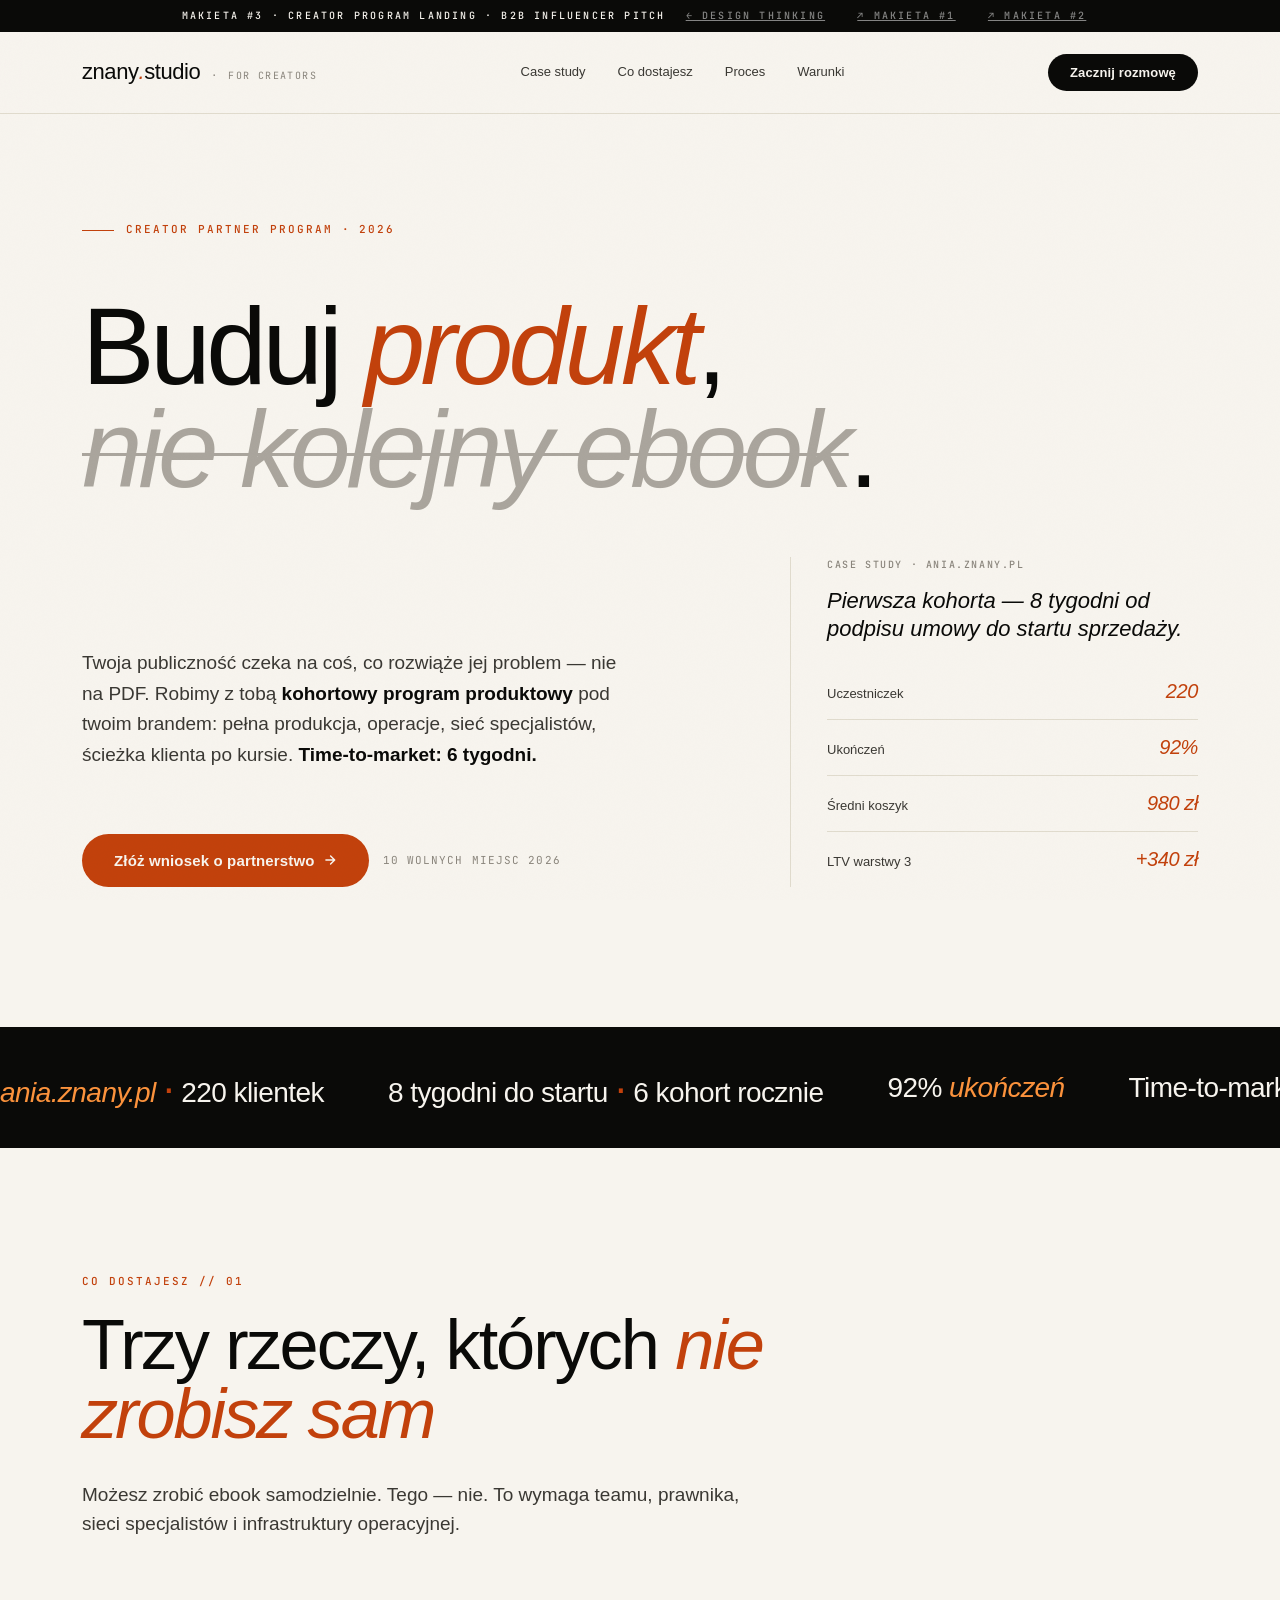
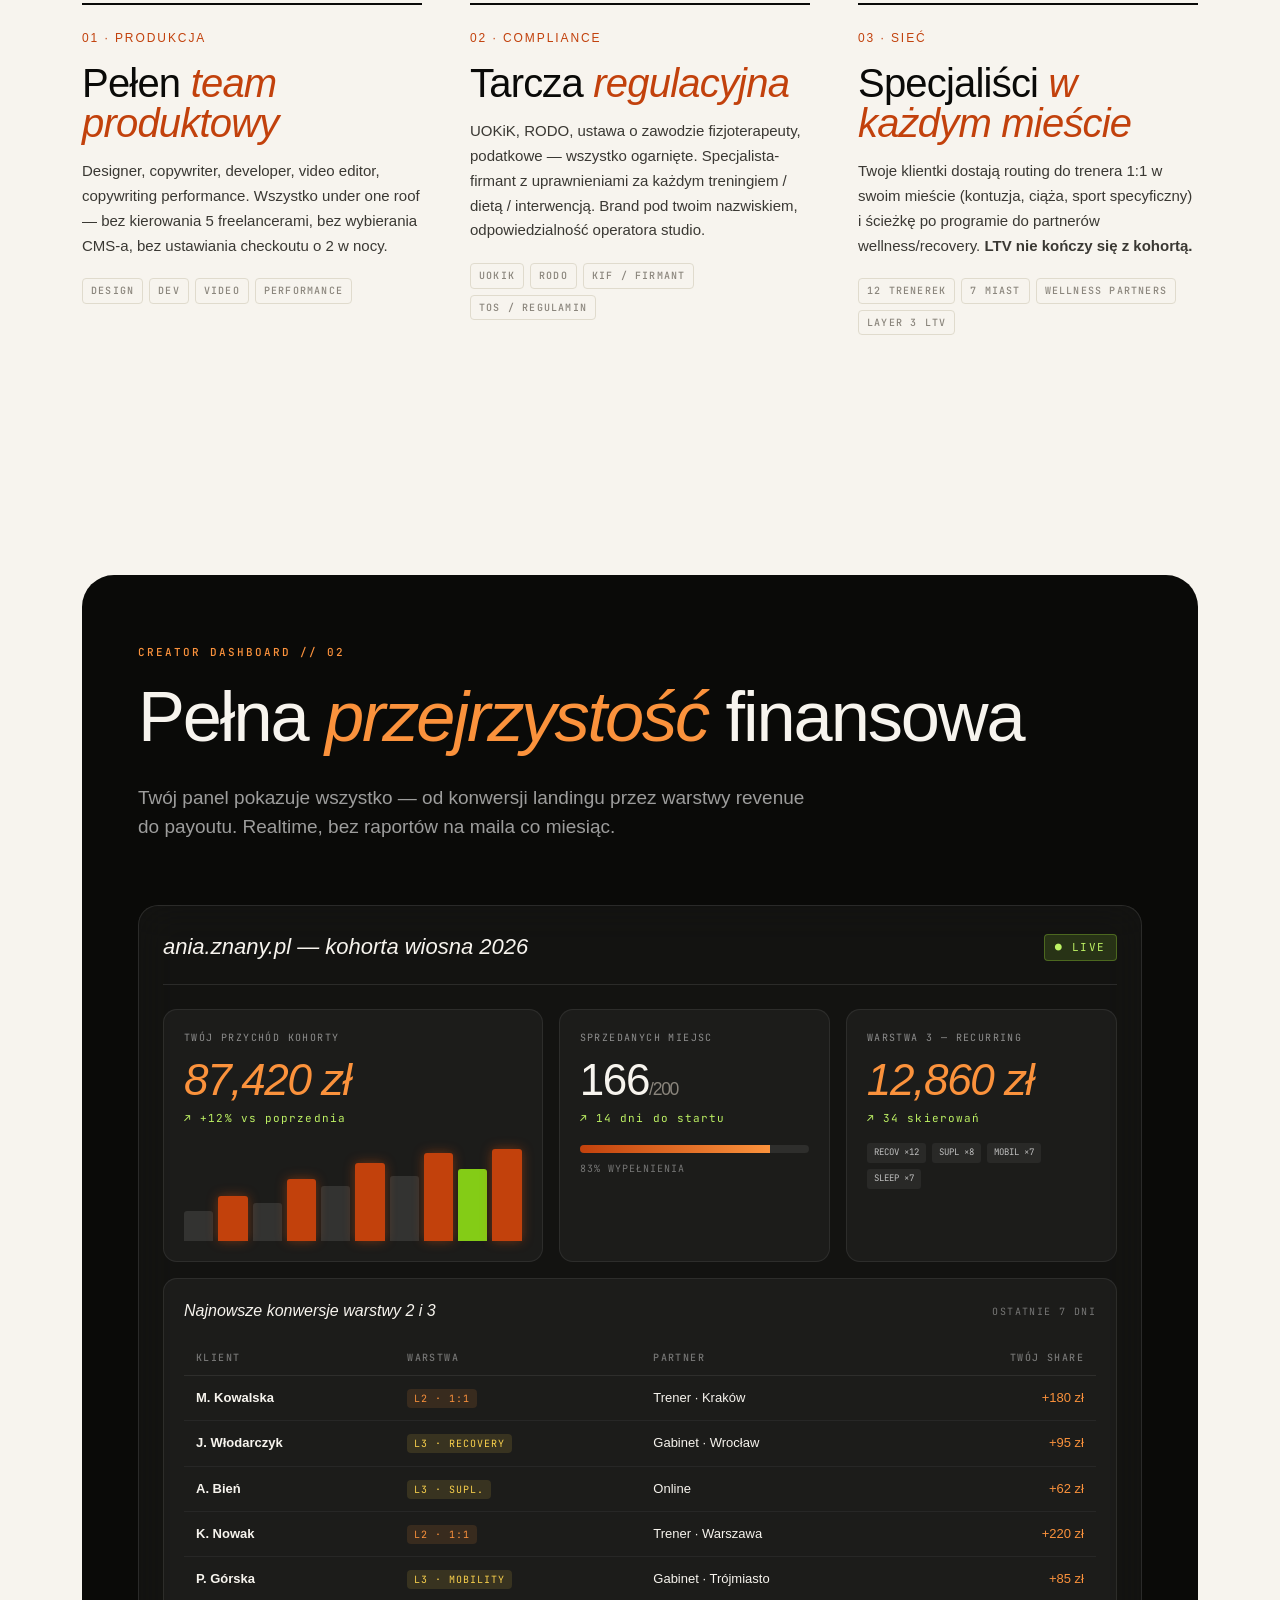
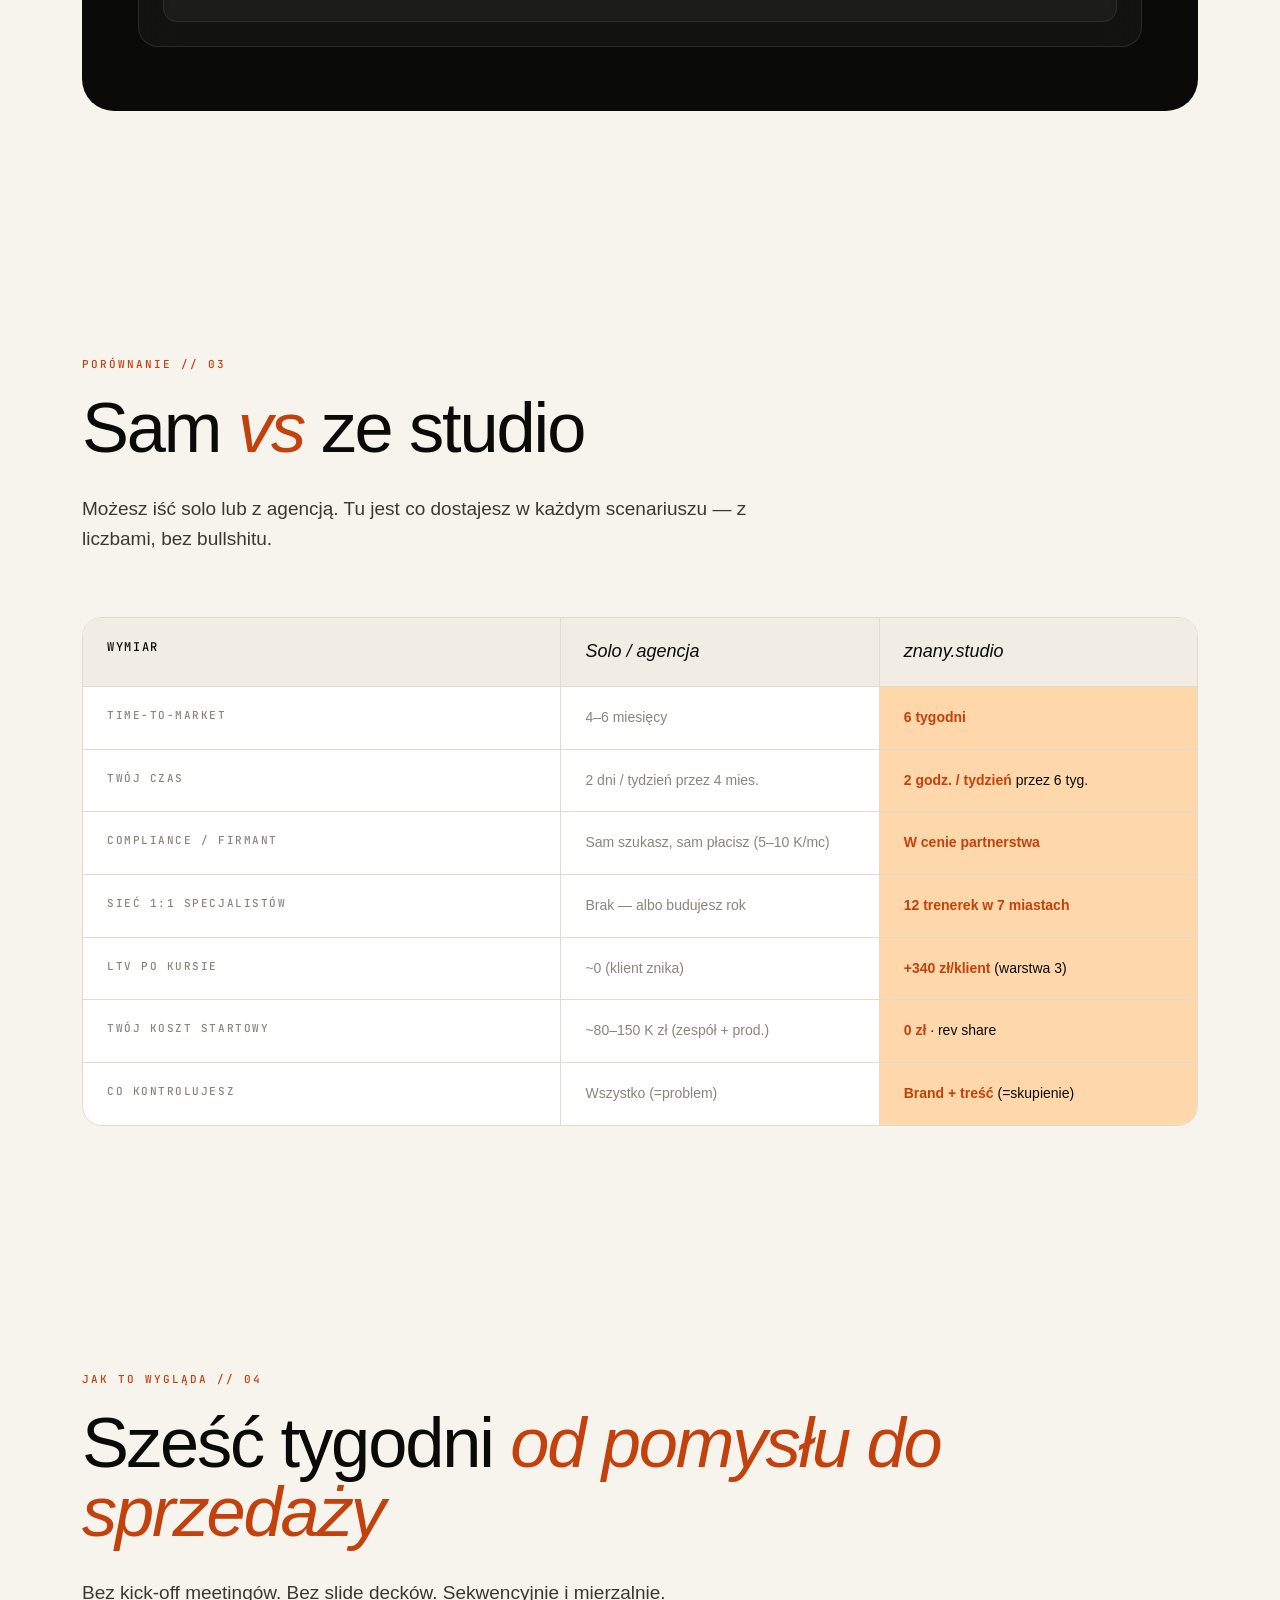
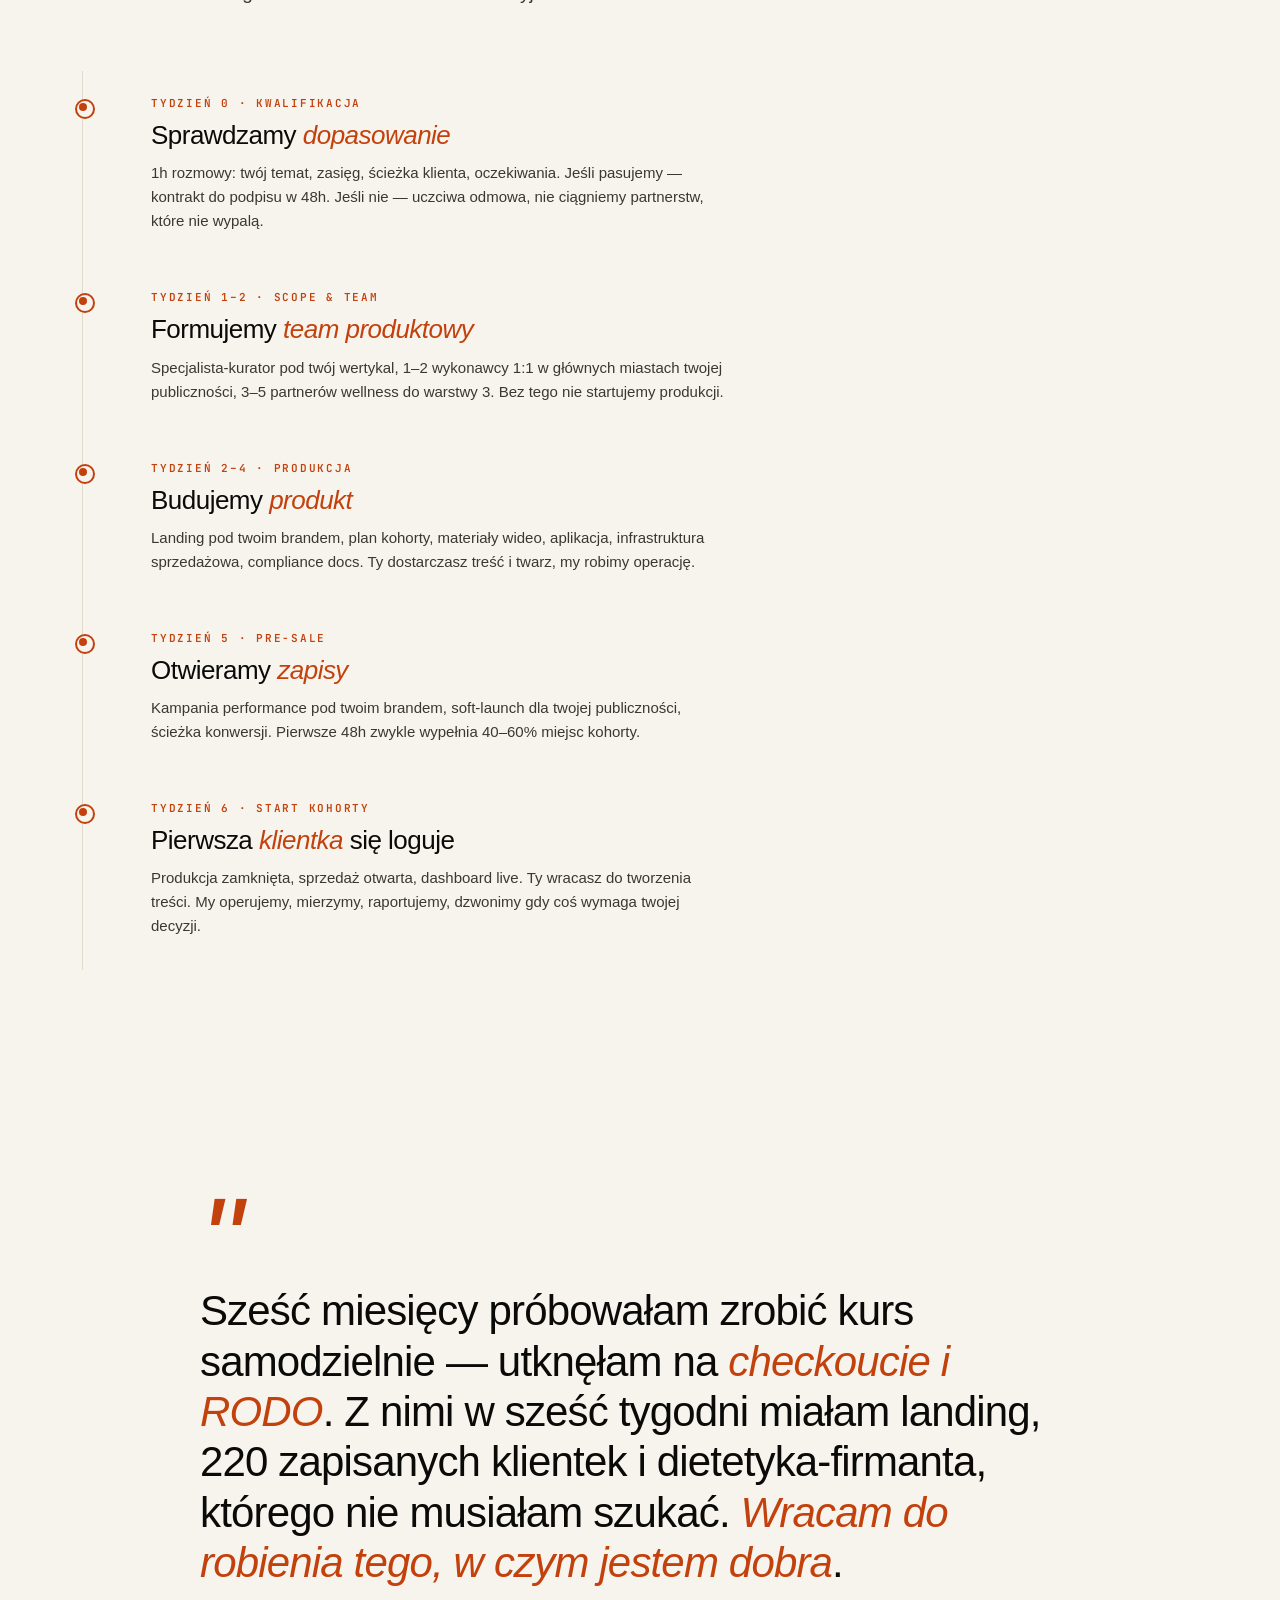
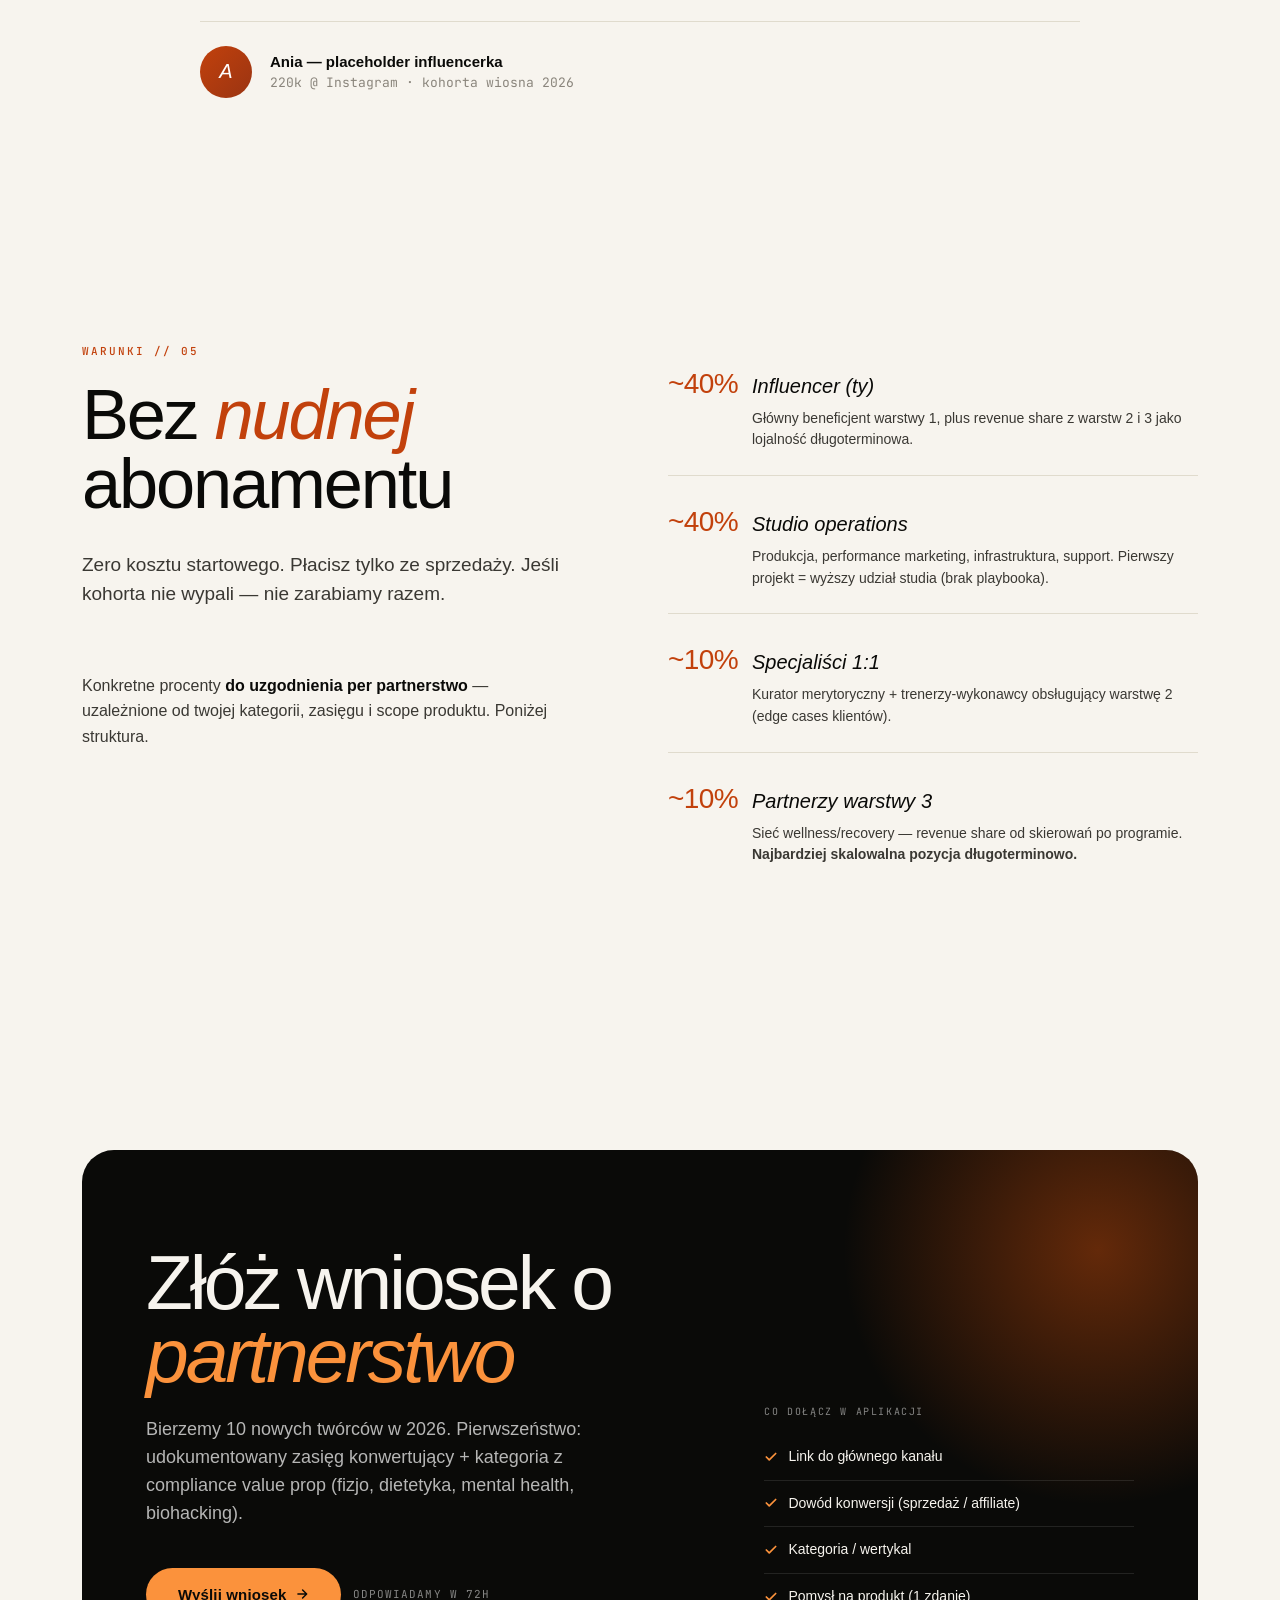
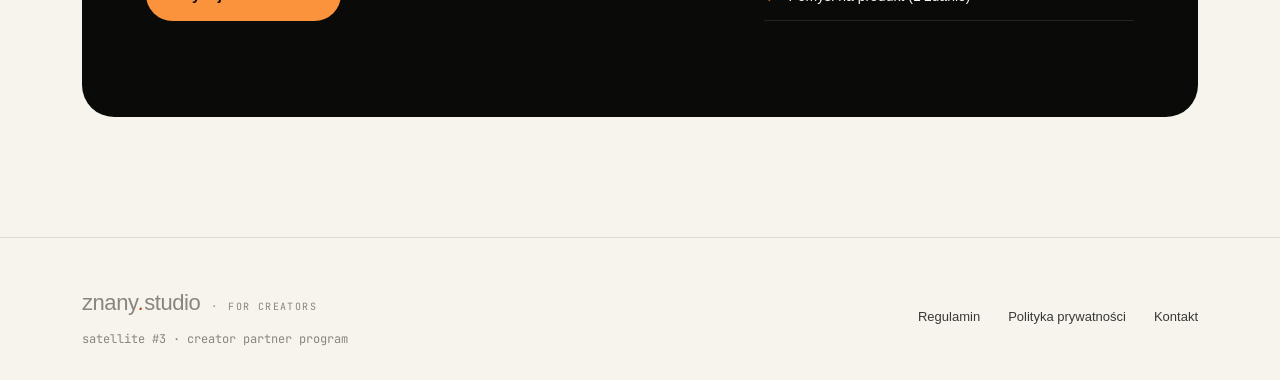
==== commit f6f8b4e8: "makieta3: zamień Fraunces na Helvetica stack — czysty Swiss look" ====
--- a/makieta3.html
+++ b/makieta3.html
@@ -6,7 +6,7 @@
 <title>studio.znany.pl — dla twórców · zbuduj produkt, nie kolejny ebook</title>
 <link rel="preconnect" href="https://fonts.googleapis.com">
 <link rel="preconnect" href="https://fonts.gstatic.com" crossorigin>
-<link href="https://fonts.googleapis.com/css2?family=Inter:wght@400;500;600;700&family=Fraunces:ital,opsz,wght@0,9..144,400;0,9..144,500;0,9..144,600;1,9..144,400;1,9..144,500&family=JetBrains+Mono:wght@400;500&display=swap" rel="stylesheet">
+<link href="https://fonts.googleapis.com/css2?family=JetBrains+Mono:wght@400;500&display=swap" rel="stylesheet">
 <style>
   :root {
     --bg: #f7f4ee;
@@ -28,7 +28,7 @@
   * { box-sizing: border-box; margin: 0; padding: 0; }
   html { scroll-behavior: smooth; }
   body {
-    font-family: 'Inter', -apple-system, BlinkMacSystemFont, sans-serif;
+    font-family: 'Helvetica Neue', Helvetica, Arial, sans-serif;
     background: var(--bg);
     color: var(--ink);
     line-height: 1.55;
@@ -39,8 +39,8 @@
   a { color: inherit; text-decoration: none; }
   button { font-family: inherit; cursor: pointer; border: none; }
 
-  .serif { font-family: 'Fraunces', Georgia, serif; }
-  .serif-i { font-family: 'Fraunces', Georgia, serif; font-style: italic; font-weight: 400; }
+  .serif { font-family: 'Helvetica Neue', Helvetica, Arial, sans-serif; }
+  .serif-i { font-family: 'Helvetica Neue', Helvetica, Arial, sans-serif; font-style: italic; font-weight: 500; }
   .mono { font-family: 'JetBrains Mono', monospace; }
 
   .container { max-width: 1180px; margin: 0 auto; padding: 0 32px; position: relative; }
@@ -100,7 +100,7 @@
     gap: 12px;
   }
   .logo .brand {
-    font-family: 'Fraunces', serif;
+    font-family: 'Helvetica Neue', Helvetica, Arial, sans-serif;
     font-weight: 500;
     font-size: 22px;
     letter-spacing: -0.02em;
@@ -181,7 +181,7 @@
     background: var(--accent);
   }
   .hero h1 {
-    font-family: 'Fraunces', serif;
+    font-family: 'Helvetica Neue', Helvetica, Arial, sans-serif;
     font-size: clamp(48px, 8.5vw, 124px);
     font-weight: 400;
     letter-spacing: -0.04em;
@@ -189,7 +189,6 @@
     margin-bottom: 56px;
     color: var(--ink);
     max-width: 1000px;
-    font-variation-settings: "opsz" 144;
   }
   .hero h1 em {
     font-style: italic;
@@ -237,7 +236,7 @@
     margin-bottom: 14px;
   }
   .hero-side h3 {
-    font-family: 'Fraunces', serif;
+    font-family: 'Helvetica Neue', Helvetica, Arial, sans-serif;
     font-style: italic;
     font-size: 22px;
     font-weight: 400;
@@ -256,7 +255,7 @@
   }
   .hero-side .data-row:last-child { border-bottom: none; }
   .hero-side .data-row .v {
-    font-family: 'Fraunces', serif;
+    font-family: 'Helvetica Neue', Helvetica, Arial, sans-serif;
     font-size: 20px;
     font-weight: 500;
     color: var(--ink);
@@ -293,7 +292,7 @@
     display: flex;
     gap: 64px;
     align-items: center;
-    font-family: 'Fraunces', serif;
+    font-family: 'Helvetica Neue', Helvetica, Arial, sans-serif;
     font-size: clamp(18px, 2.5vw, 28px);
     font-weight: 400;
     letter-spacing: -0.02em;
@@ -325,7 +324,7 @@
   }
 
   h2.section-title {
-    font-family: 'Fraunces', serif;
+    font-family: 'Helvetica Neue', Helvetica, Arial, sans-serif;
     font-size: clamp(36px, 5.5vw, 76px);
     font-weight: 400;
     letter-spacing: -0.03em;
@@ -333,7 +332,6 @@
     max-width: 900px;
     margin-bottom: 32px;
     color: var(--ink);
-    font-variation-settings: "opsz" 144;
   }
   h2.section-title em {
     font-style: italic;
@@ -359,7 +357,7 @@
   @media (max-width: 900px) { .pillars { grid-template-columns: 1fr; gap: 56px; } }
   .pillar { position: relative; padding-top: 24px; border-top: 2px solid var(--ink); }
   .pillar .num {
-    font-family: 'Fraunces', serif;
+    font-family: 'Helvetica Neue', Helvetica, Arial, sans-serif;
     font-size: 12px;
     color: var(--accent);
     letter-spacing: 0.16em;
@@ -368,7 +366,7 @@
     font-weight: 500;
   }
   .pillar h3 {
-    font-family: 'Fraunces', serif;
+    font-family: 'Helvetica Neue', Helvetica, Arial, sans-serif;
     font-size: clamp(28px, 3.5vw, 40px);
     font-weight: 400;
     letter-spacing: -0.02em;
@@ -434,7 +432,7 @@
     margin-bottom: 24px;
   }
   .dash-header .title {
-    font-family: 'Fraunces', serif;
+    font-family: 'Helvetica Neue', Helvetica, Arial, sans-serif;
     font-style: italic;
     font-size: 22px;
     color: var(--bg);
@@ -472,7 +470,7 @@
     color: rgba(255,255,255,0.5);
   }
   .dash-card .big {
-    font-family: 'Fraunces', serif;
+    font-family: 'Helvetica Neue', Helvetica, Arial, sans-serif;
     font-size: 44px;
     font-weight: 400;
     letter-spacing: -0.03em;
@@ -533,7 +531,7 @@
   .dash-table tr:last-child td { border-bottom: none; }
   .dash-table .city { font-weight: 600; }
   .dash-table .amount {
-    font-family: 'Fraunces', serif;
+    font-family: 'Helvetica Neue', Helvetica, Arial, sans-serif;
     font-weight: 500;
     text-align: right;
     color: #fb923c;
@@ -588,7 +586,7 @@
     border-left: 1px solid var(--line);
   }
   .compare-row.head .col {
-    font-family: 'Fraunces', serif;
+    font-family: 'Helvetica Neue', Helvetica, Arial, sans-serif;
     font-style: italic;
     font-size: 18px;
     color: var(--ink);
@@ -644,7 +642,7 @@
     font-weight: 600;
   }
   .timeline-item h3 {
-    font-family: 'Fraunces', serif;
+    font-family: 'Helvetica Neue', Helvetica, Arial, sans-serif;
     font-size: 26px;
     font-weight: 400;
     letter-spacing: -0.02em;
@@ -669,7 +667,7 @@
     text-align: left;
   }
   .quote-mark {
-    font-family: 'Fraunces', serif;
+    font-family: 'Helvetica Neue', Helvetica, Arial, sans-serif;
     font-style: italic;
     font-size: 120px;
     color: var(--accent);
@@ -677,7 +675,7 @@
     margin-bottom: 16px;
   }
   .quote .text {
-    font-family: 'Fraunces', serif;
+    font-family: 'Helvetica Neue', Helvetica, Arial, sans-serif;
     font-size: clamp(26px, 3.5vw, 42px);
     font-weight: 400;
     letter-spacing: -0.02em;
@@ -701,7 +699,7 @@
     align-items: center;
     justify-content: center;
     color: white;
-    font-family: 'Fraunces', serif;
+    font-family: 'Helvetica Neue', Helvetica, Arial, sans-serif;
     font-style: italic;
     font-weight: 500;
     font-size: 20px;
@@ -742,14 +740,14 @@
   }
   .term-row:last-child { border-bottom: none; }
   .term-row .pct {
-    font-family: 'Fraunces', serif;
+    font-family: 'Helvetica Neue', Helvetica, Arial, sans-serif;
     font-size: 28px;
     font-weight: 500;
     letter-spacing: -0.02em;
     color: var(--accent);
   }
   .term-row h4 {
-    font-family: 'Fraunces', serif;
+    font-family: 'Helvetica Neue', Helvetica, Arial, sans-serif;
     font-style: italic;
     font-size: 20px;
     font-weight: 400;
@@ -796,7 +794,7 @@
   }
   @media (max-width: 800px) { .apply-grid { grid-template-columns: 1fr; gap: 40px; } }
   .apply h2 {
-    font-family: 'Fraunces', serif;
+    font-family: 'Helvetica Neue', Helvetica, Arial, sans-serif;
     font-size: clamp(40px, 6vw, 88px);
     font-weight: 400;
     letter-spacing: -0.04em;
@@ -1064,7 +1062,7 @@
 
         <div style="margin-top: 16px; background: rgba(255,255,255,0.04); border: 1px solid rgba(255,255,255,0.08); border-radius: 14px; padding: 20px; overflow-x: auto;">
           <div style="display:flex; justify-content:space-between; align-items:center; margin-bottom:12px;">
-            <div style="font-family:'Fraunces',serif; font-style:italic; font-size:16px; color: var(--bg);">Najnowsze konwersje warstwy 2 i 3</div>
+            <div style="font-family:'Helvetica Neue',Helvetica,Arial,sans-serif; font-style:italic; font-size:16px; color: var(--bg);">Najnowsze konwersje warstwy 2 i 3</div>
             <span style="font-family:'JetBrains Mono',monospace; font-size:10px; color:rgba(255,255,255,0.4); letter-spacing:0.14em; text-transform:uppercase;">ostatnie 7 dni</span>
           </div>
           <table class="dash-table">
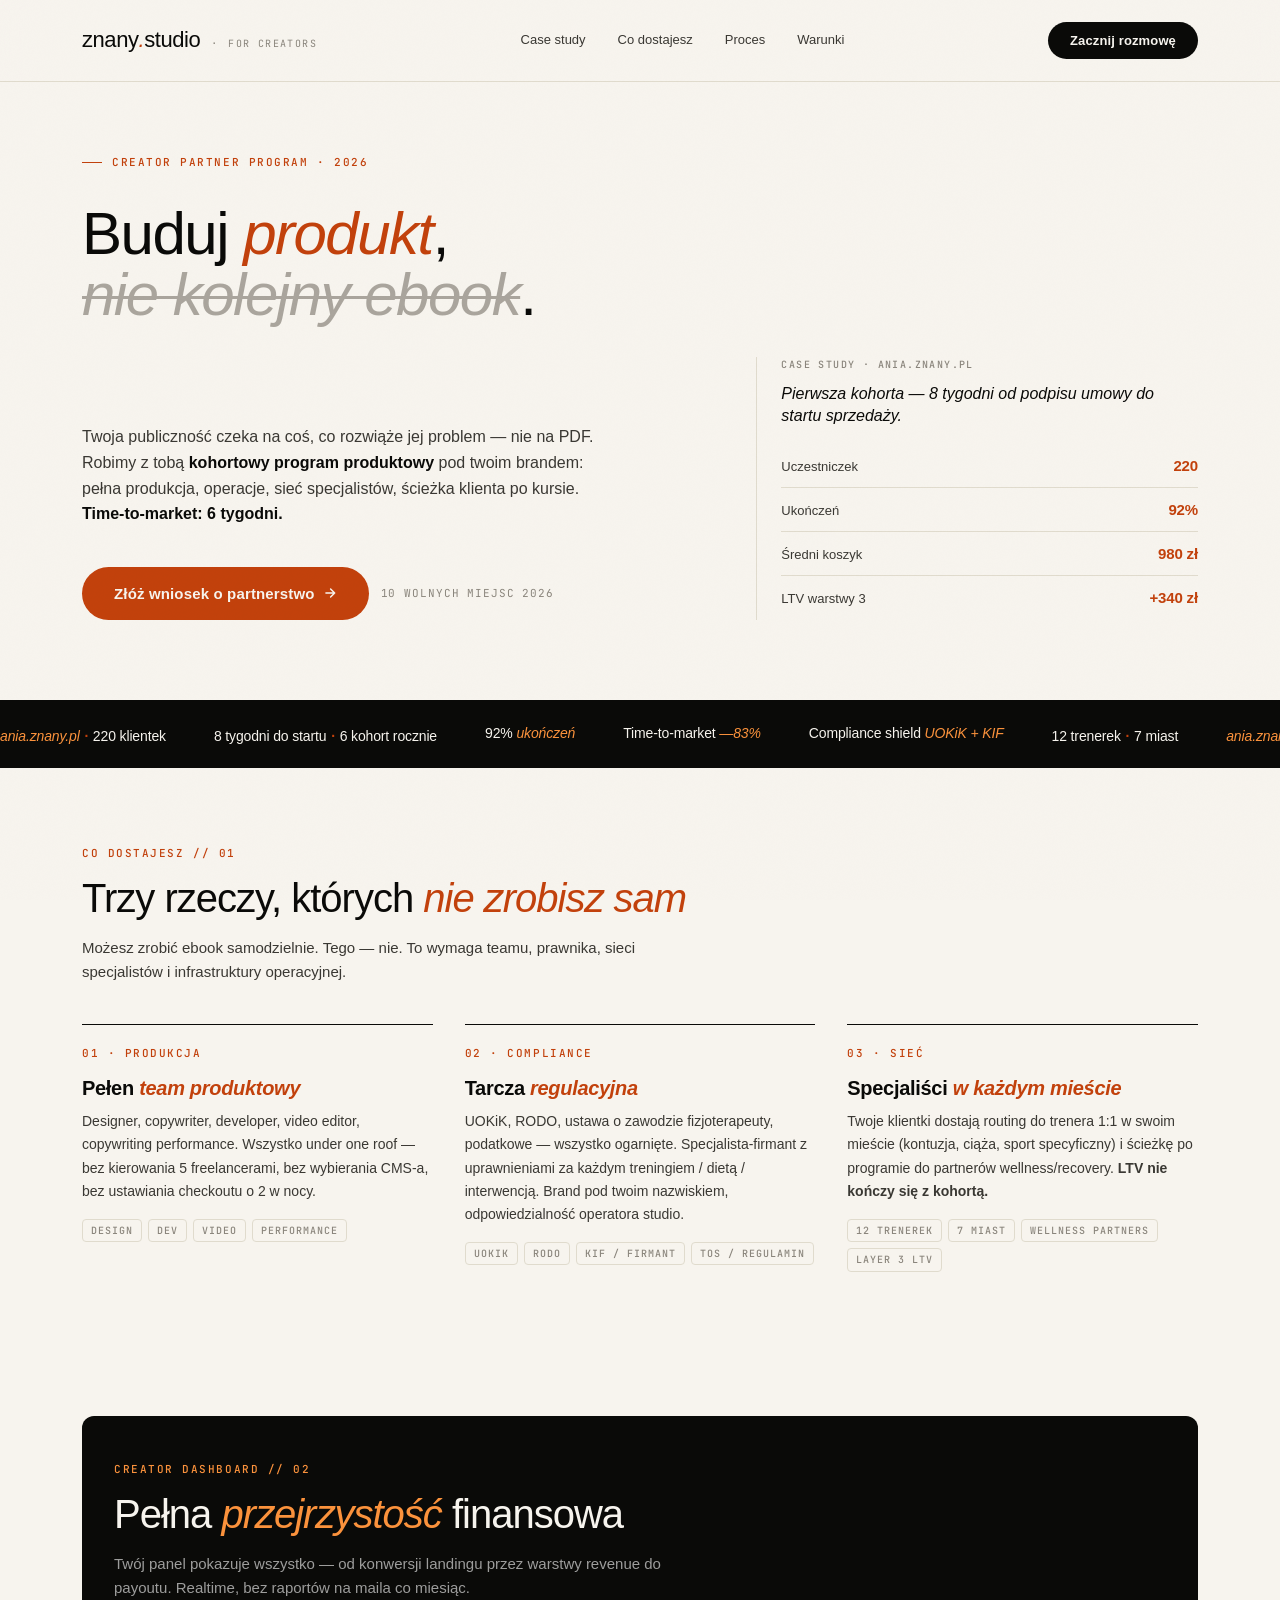
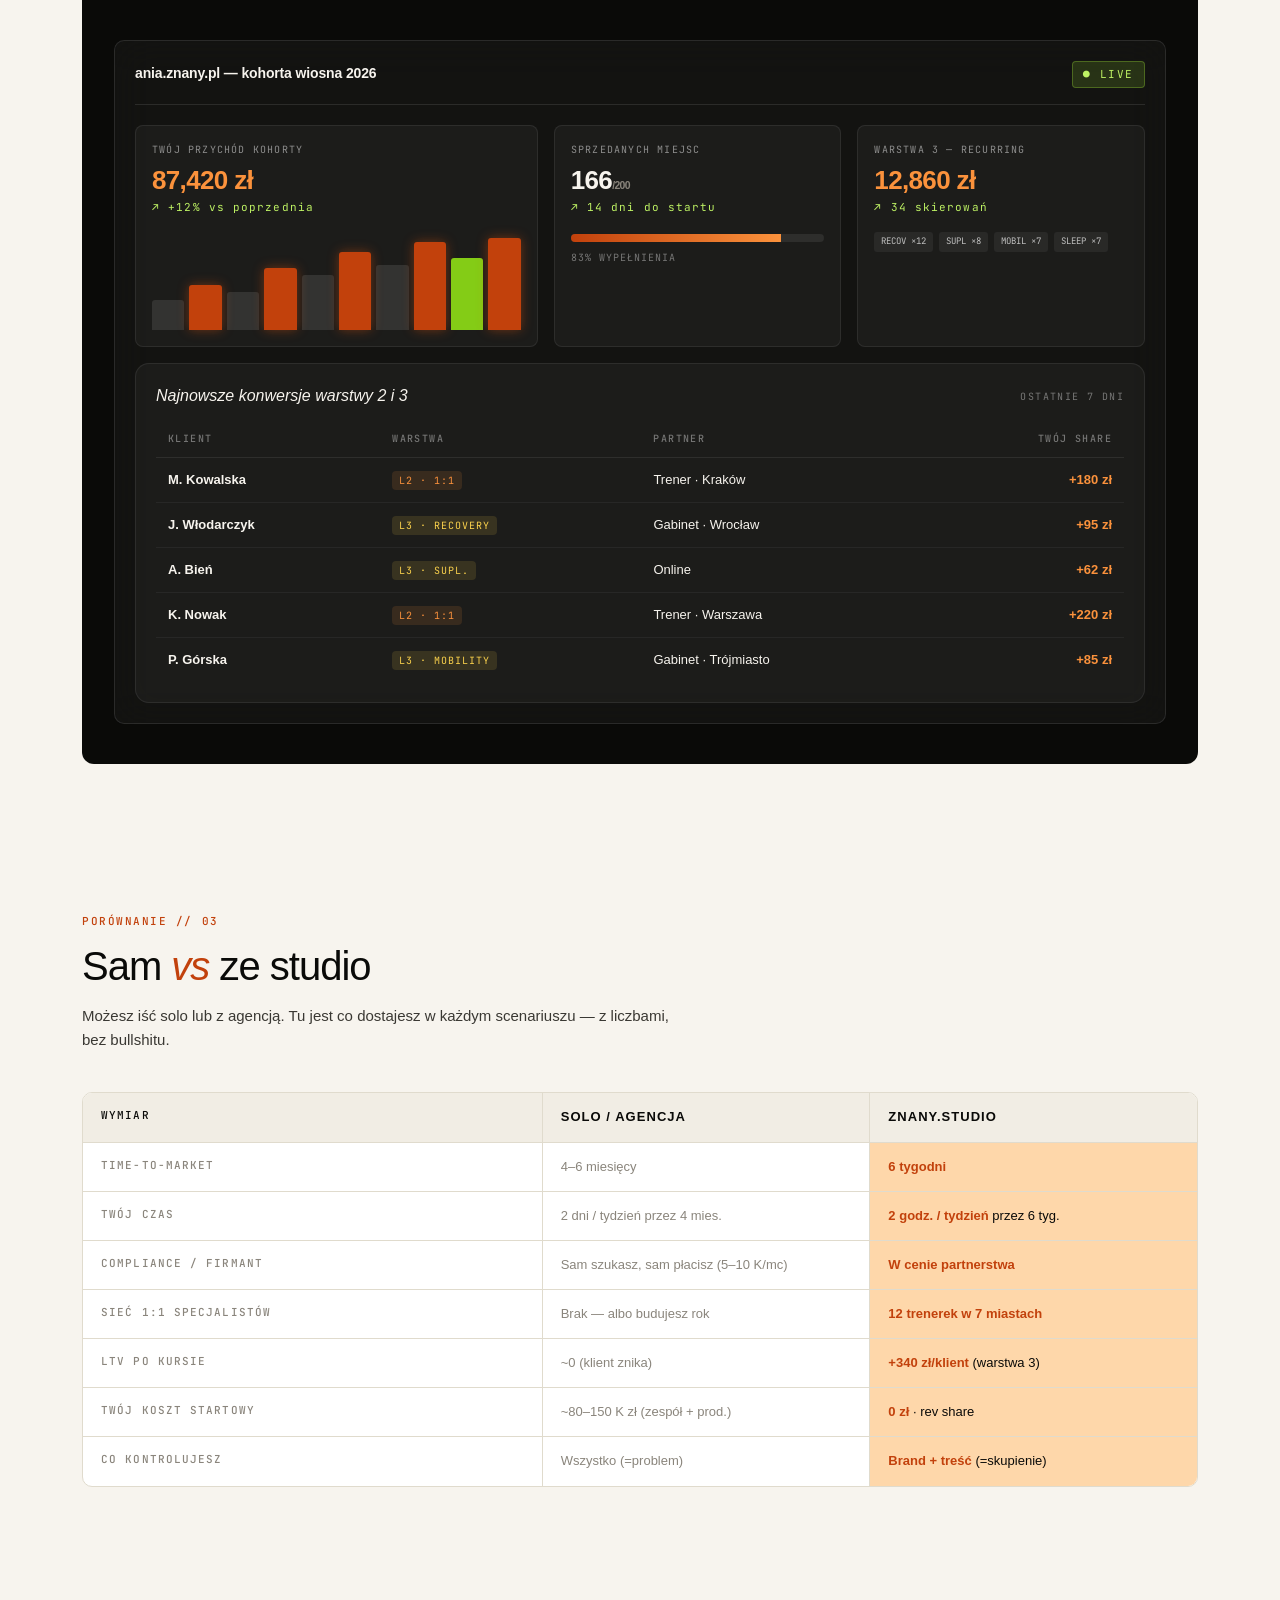
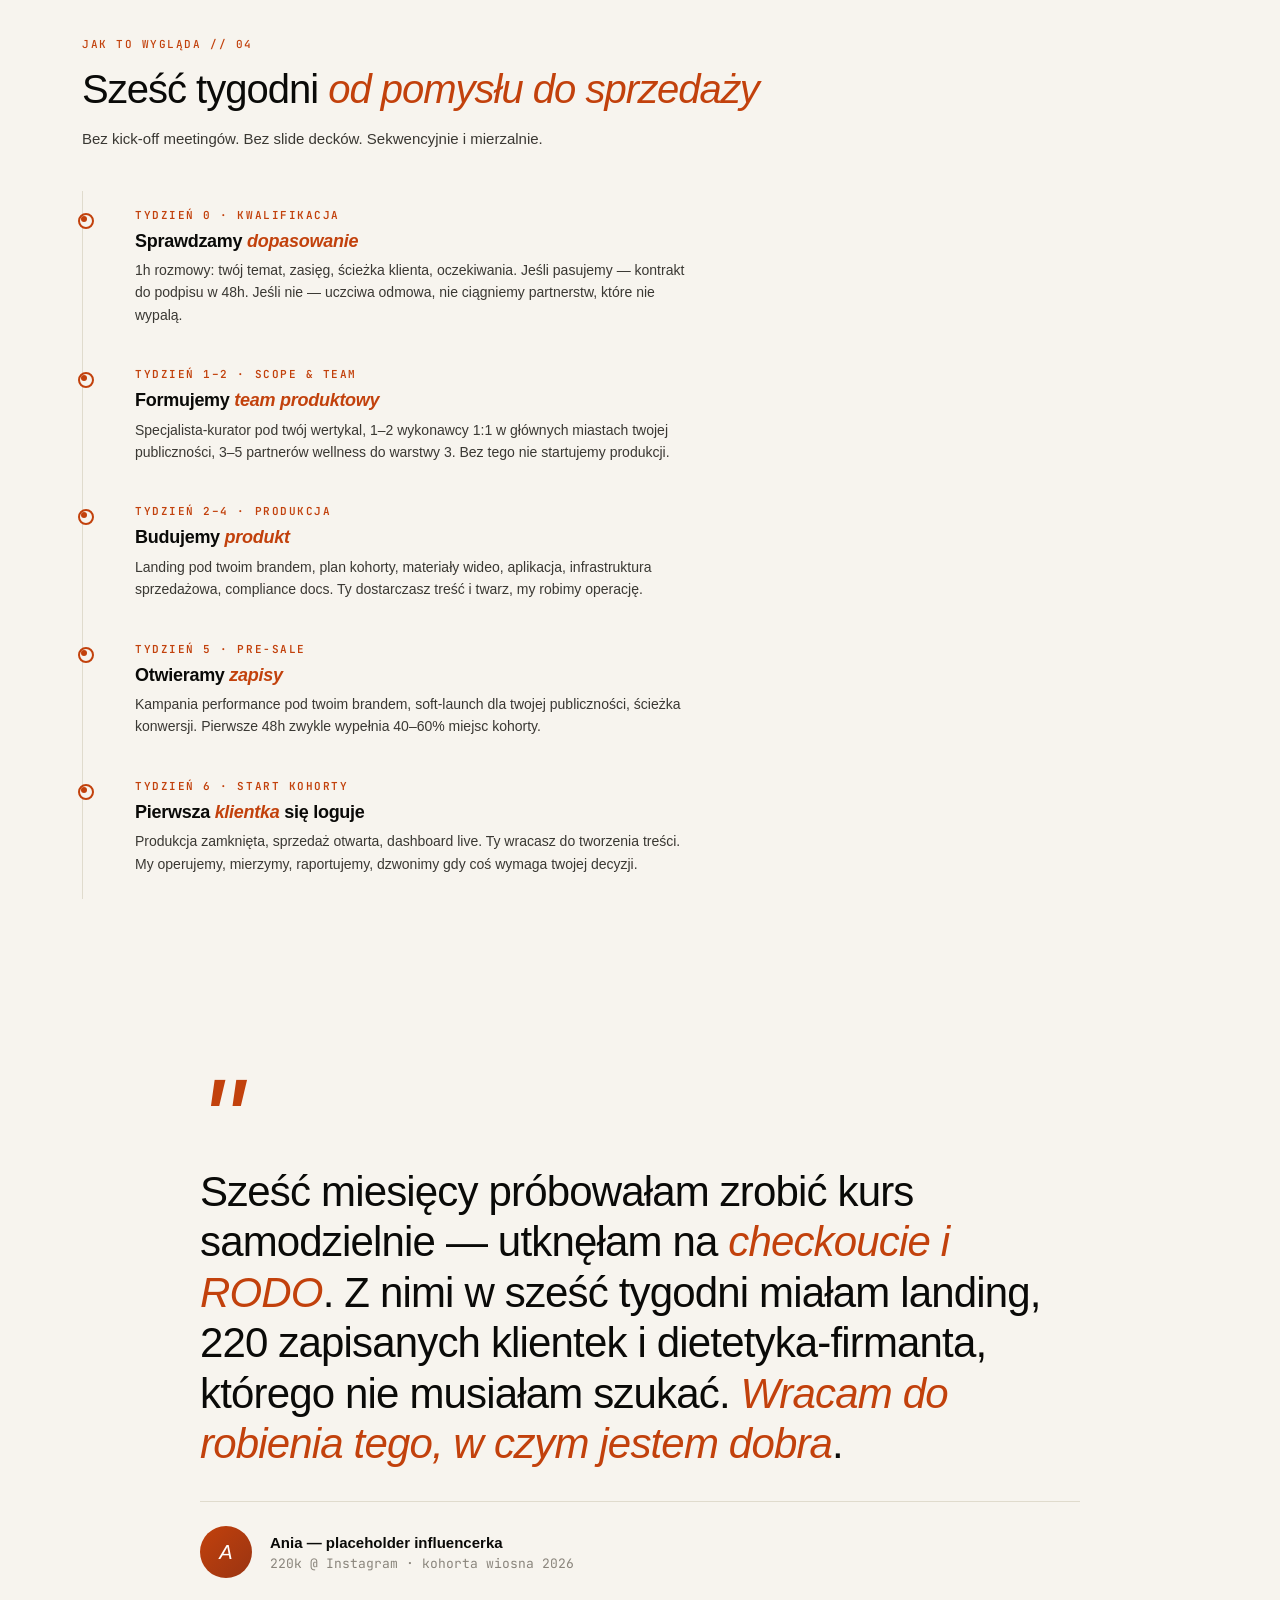
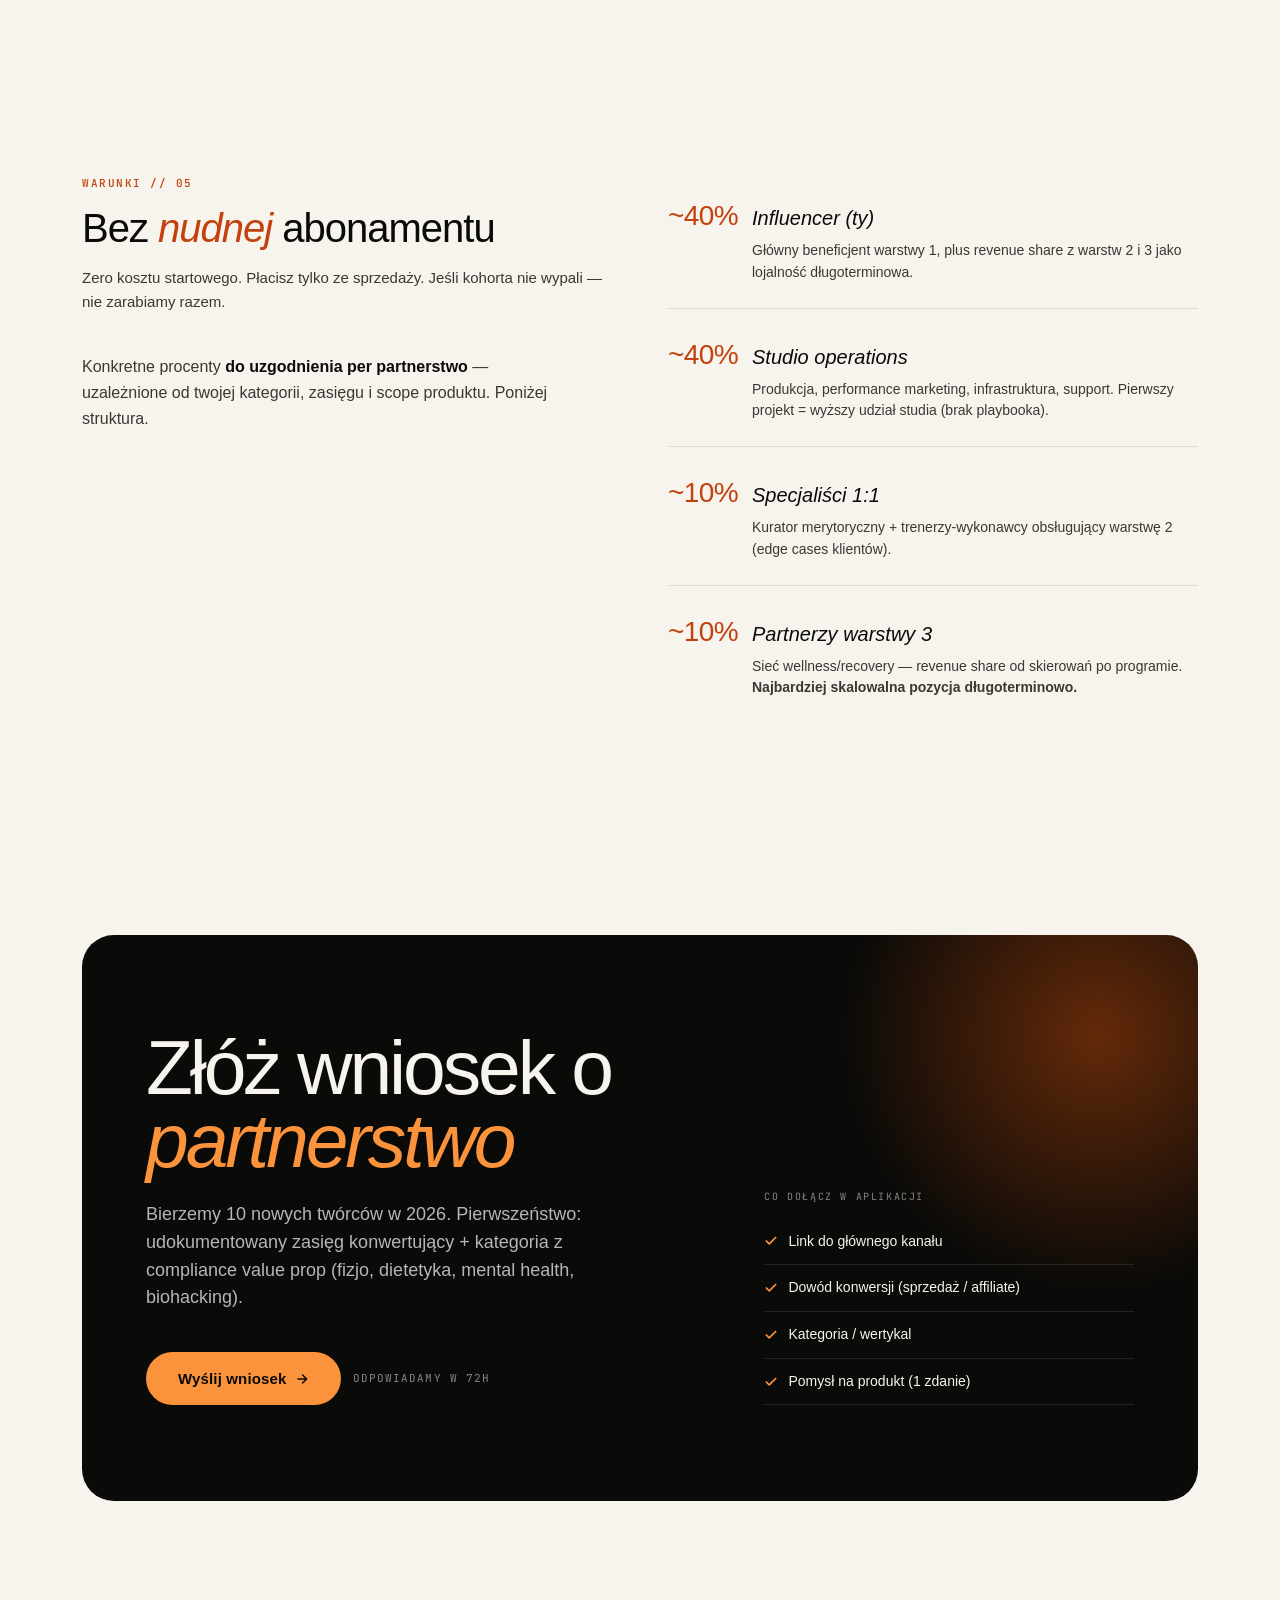
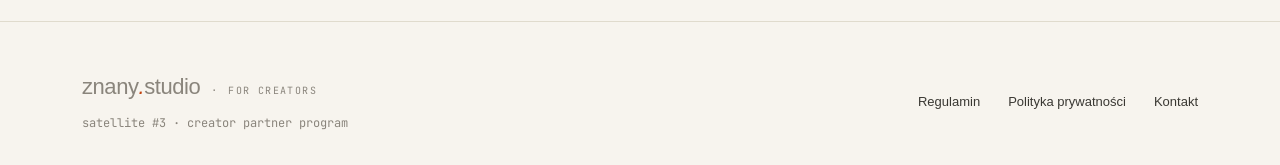
==== commit 2553890a: "chore: porzadkowanie working tree (makieta3.html, architecture.svg) Co-Authored-By: Claude Opus 4.7 " ====
--- a/makieta3.html
+++ b/makieta3.html
@@ -32,6 +32,7 @@
     background: var(--bg);
     color: var(--ink);
     line-height: 1.55;
+    font-size: 15px;
     -webkit-font-smoothing: antialiased;
     overflow-x: hidden;
   }
@@ -57,24 +58,6 @@
     mix-blend-mode: multiply;
     z-index: 100;
   }
-
-  /* ============================
-     RIBBON
-     ============================ */
-  .ribbon {
-    background: var(--ink);
-    color: var(--bg);
-    text-align: center;
-    font-size: 10px;
-    padding: 8px 16px;
-    letter-spacing: 0.22em;
-    text-transform: uppercase;
-    font-weight: 500;
-    font-family: 'JetBrains Mono', monospace;
-    position: relative;
-    z-index: 50;
-  }
-  .ribbon a { color: rgba(255,255,255,0.5); text-decoration: underline; margin: 0 12px; }
 
   /* ============================
      NAV
@@ -159,36 +142,36 @@
      HERO
      ============================ */
   .hero {
-    padding: 100px 0 140px;
+    padding: 64px 0 80px;
     position: relative;
   }
   .hero-tag {
     display: inline-flex;
     align-items: center;
-    gap: 12px;
+    gap: 10px;
     font-family: 'JetBrains Mono', monospace;
     font-size: 11px;
     text-transform: uppercase;
-    letter-spacing: 0.18em;
+    letter-spacing: 0.14em;
     color: var(--accent);
-    margin-bottom: 56px;
+    margin-bottom: 32px;
     font-weight: 500;
   }
   .hero-tag::before {
     content: '';
-    width: 32px;
+    width: 20px;
     height: 1px;
     background: var(--accent);
   }
   .hero h1 {
     font-family: 'Helvetica Neue', Helvetica, Arial, sans-serif;
-    font-size: clamp(48px, 8.5vw, 124px);
-    font-weight: 400;
-    letter-spacing: -0.04em;
-    line-height: 0.95;
-    margin-bottom: 56px;
+    font-size: clamp(36px, 5vw, 60px);
+    font-weight: 500;
+    letter-spacing: -0.025em;
+    line-height: 1.02;
+    margin-bottom: 32px;
     color: var(--ink);
-    max-width: 1000px;
+    max-width: 720px;
   }
   .hero h1 em {
     font-style: italic;
@@ -207,48 +190,48 @@
 
   .hero-grid {
     display: grid;
-    grid-template-columns: 1.5fr 1fr;
-    gap: 96px;
+    grid-template-columns: 1.4fr 1fr;
+    gap: 56px;
     align-items: flex-end;
   }
-  @media (max-width: 900px) { .hero-grid { grid-template-columns: 1fr; gap: 56px; } }
+  @media (max-width: 900px) { .hero-grid { grid-template-columns: 1fr; gap: 40px; } }
 
   .hero-lead {
-    font-size: 19px;
+    font-size: 16px;
     color: var(--ink-2);
     line-height: 1.6;
-    max-width: 540px;
+    max-width: 520px;
   }
   .hero-lead strong { color: var(--ink); font-weight: 600; }
 
   .hero-side {
     border-left: 1px solid var(--line);
-    padding-left: 36px;
-  }
-  @media (max-width: 900px) { .hero-side { border-left: none; padding-left: 0; border-top: 1px solid var(--line); padding-top: 32px; } }
+    padding-left: 24px;
+  }
+  @media (max-width: 900px) { .hero-side { border-left: none; padding-left: 0; border-top: 1px solid var(--line); padding-top: 24px; } }
   .hero-side .label {
     font-family: 'JetBrains Mono', monospace;
     font-size: 10px;
     text-transform: uppercase;
-    letter-spacing: 0.16em;
+    letter-spacing: 0.14em;
     color: var(--ink-3);
     font-weight: 500;
-    margin-bottom: 14px;
+    margin-bottom: 10px;
   }
   .hero-side h3 {
     font-family: 'Helvetica Neue', Helvetica, Arial, sans-serif;
     font-style: italic;
-    font-size: 22px;
-    font-weight: 400;
+    font-size: 16px;
+    font-weight: 500;
     color: var(--ink);
-    margin-bottom: 20px;
-    line-height: 1.3;
+    margin-bottom: 16px;
+    line-height: 1.4;
   }
   .hero-side .data-row {
     display: flex;
     justify-content: space-between;
     align-items: baseline;
-    padding: 12px 0;
+    padding: 10px 0;
     border-bottom: 1px solid var(--line);
     font-size: 13px;
     color: var(--ink-2);
@@ -256,17 +239,17 @@
   .hero-side .data-row:last-child { border-bottom: none; }
   .hero-side .data-row .v {
     font-family: 'Helvetica Neue', Helvetica, Arial, sans-serif;
-    font-size: 20px;
-    font-weight: 500;
+    font-size: 15px;
+    font-weight: 600;
     color: var(--ink);
-    letter-spacing: -0.02em;
-  }
-  .hero-side .data-row .v em { color: var(--accent); font-style: italic; font-weight: 400; }
+    letter-spacing: -0.01em;
+  }
+  .hero-side .data-row .v em { color: var(--accent); font-style: normal; font-weight: 600; }
 
   .hero-cta {
-    margin-top: 64px;
-    display: flex;
-    gap: 14px;
+    margin-top: 40px;
+    display: flex;
+    gap: 12px;
     flex-wrap: wrap;
     align-items: center;
   }
@@ -274,7 +257,7 @@
     font-family: 'JetBrains Mono', monospace;
     font-size: 11px;
     color: var(--ink-3);
-    letter-spacing: 0.1em;
+    letter-spacing: 0.08em;
     text-transform: uppercase;
   }
 
@@ -284,18 +267,18 @@
   .case-strip {
     background: var(--ink);
     color: var(--bg);
-    padding: 28px 0;
+    padding: 18px 0;
     overflow: hidden;
     position: relative;
   }
   .case-strip-inner {
     display: flex;
-    gap: 64px;
+    gap: 48px;
     align-items: center;
     font-family: 'Helvetica Neue', Helvetica, Arial, sans-serif;
-    font-size: clamp(18px, 2.5vw, 28px);
-    font-weight: 400;
-    letter-spacing: -0.02em;
+    font-size: 14px;
+    font-weight: 500;
+    letter-spacing: -0.01em;
     white-space: nowrap;
     animation: scroll 40s linear infinite;
   }
@@ -309,41 +292,41 @@
   /* ============================
      SECTION
      ============================ */
-  section.block { padding: 120px 0; position: relative; }
-  @media (max-width: 700px) { section.block { padding: 80px 0; } }
+  section.block { padding: 72px 0; position: relative; }
+  @media (max-width: 700px) { section.block { padding: 56px 0; } }
 
   .eyebrow {
     font-family: 'JetBrains Mono', monospace;
     font-size: 11px;
     text-transform: uppercase;
-    letter-spacing: 0.18em;
+    letter-spacing: 0.14em;
     color: var(--accent);
-    margin-bottom: 20px;
+    margin-bottom: 14px;
     font-weight: 500;
     display: inline-block;
   }
 
   h2.section-title {
     font-family: 'Helvetica Neue', Helvetica, Arial, sans-serif;
-    font-size: clamp(36px, 5.5vw, 76px);
-    font-weight: 400;
-    letter-spacing: -0.03em;
-    line-height: 0.98;
-    max-width: 900px;
-    margin-bottom: 32px;
+    font-size: clamp(28px, 3.5vw, 40px);
+    font-weight: 500;
+    letter-spacing: -0.025em;
+    line-height: 1.1;
+    max-width: 720px;
+    margin-bottom: 16px;
     color: var(--ink);
   }
   h2.section-title em {
     font-style: italic;
     color: var(--accent);
-    font-weight: 400;
+    font-weight: 500;
   }
   .section-sub {
     color: var(--ink-2);
-    font-size: 19px;
-    max-width: 680px;
-    line-height: 1.55;
-    margin-bottom: 64px;
+    font-size: 15px;
+    max-width: 600px;
+    line-height: 1.6;
+    margin-bottom: 40px;
   }
 
   /* ============================
@@ -352,34 +335,34 @@
   .pillars {
     display: grid;
     grid-template-columns: repeat(3, 1fr);
-    gap: 48px;
-  }
-  @media (max-width: 900px) { .pillars { grid-template-columns: 1fr; gap: 56px; } }
-  .pillar { position: relative; padding-top: 24px; border-top: 2px solid var(--ink); }
+    gap: 32px;
+  }
+  @media (max-width: 900px) { .pillars { grid-template-columns: 1fr; gap: 32px; } }
+  .pillar { position: relative; padding-top: 20px; border-top: 1px solid var(--ink); }
   .pillar .num {
-    font-family: 'Helvetica Neue', Helvetica, Arial, sans-serif;
-    font-size: 12px;
+    font-family: 'JetBrains Mono', monospace;
+    font-size: 11px;
     color: var(--accent);
-    letter-spacing: 0.16em;
-    text-transform: uppercase;
-    margin-bottom: 16px;
+    letter-spacing: 0.14em;
+    text-transform: uppercase;
+    margin-bottom: 14px;
     font-weight: 500;
   }
   .pillar h3 {
     font-family: 'Helvetica Neue', Helvetica, Arial, sans-serif;
-    font-size: clamp(28px, 3.5vw, 40px);
-    font-weight: 400;
-    letter-spacing: -0.02em;
-    line-height: 1;
-    margin-bottom: 16px;
+    font-size: 20px;
+    font-weight: 600;
+    letter-spacing: -0.015em;
+    line-height: 1.2;
+    margin-bottom: 10px;
     color: var(--ink);
   }
-  .pillar h3 em { font-style: italic; color: var(--accent); }
+  .pillar h3 em { font-style: italic; color: var(--accent); font-weight: 600; }
   .pillar p {
     color: var(--ink-2);
-    font-size: 15px;
+    font-size: 14px;
     line-height: 1.65;
-    margin-bottom: 20px;
+    margin-bottom: 16px;
   }
   .pillar .tags {
     display: flex;
@@ -390,9 +373,9 @@
     font-family: 'JetBrains Mono', monospace;
     font-size: 10px;
     text-transform: uppercase;
-    letter-spacing: 0.12em;
+    letter-spacing: 0.1em;
     color: var(--ink-3);
-    padding: 4px 8px;
+    padding: 3px 8px;
     border: 1px solid var(--line);
     border-radius: 4px;
     font-weight: 500;
@@ -404,12 +387,12 @@
   .dashboard-section {
     background: var(--ink);
     color: var(--bg);
-    border-radius: 32px;
-    padding: 64px 56px;
+    border-radius: 12px;
+    padding: 40px 32px;
     position: relative;
     overflow: hidden;
   }
-  @media (max-width: 700px) { .dashboard-section { padding: 40px 24px; border-radius: 20px; } }
+  @media (max-width: 700px) { .dashboard-section { padding: 32px 20px; border-radius: 10px; } }
   .dashboard-section .eyebrow { color: #fb923c; }
   .dashboard-section h2.section-title { color: var(--bg); }
   .dashboard-section h2.section-title em { color: #fb923c; }
@@ -418,24 +401,25 @@
   .dashboard {
     background: rgba(255,255,255,0.04);
     border: 1px solid rgba(255,255,255,0.1);
-    border-radius: 20px;
-    padding: 24px;
-    margin-top: 32px;
+    border-radius: 10px;
+    padding: 20px;
+    margin-top: 24px;
     backdrop-filter: blur(20px);
   }
   .dash-header {
     display: flex;
     justify-content: space-between;
     align-items: center;
-    padding-bottom: 20px;
+    padding-bottom: 16px;
     border-bottom: 1px solid rgba(255,255,255,0.1);
-    margin-bottom: 24px;
+    margin-bottom: 20px;
   }
   .dash-header .title {
     font-family: 'Helvetica Neue', Helvetica, Arial, sans-serif;
-    font-style: italic;
-    font-size: 22px;
+    font-weight: 600;
+    font-size: 14px;
     color: var(--bg);
+    letter-spacing: -0.01em;
   }
   .dash-header .badge {
     font-family: 'JetBrains Mono', monospace;
@@ -457,28 +441,28 @@
   .dash-card {
     background: rgba(255,255,255,0.04);
     border: 1px solid rgba(255,255,255,0.08);
-    border-radius: 14px;
-    padding: 20px;
+    border-radius: 8px;
+    padding: 16px;
   }
   .dash-card .k {
     font-family: 'JetBrains Mono', monospace;
     font-size: 10px;
     color: var(--ink-3);
     text-transform: uppercase;
-    letter-spacing: 0.14em;
-    margin-bottom: 12px;
+    letter-spacing: 0.12em;
+    margin-bottom: 10px;
     color: rgba(255,255,255,0.5);
   }
   .dash-card .big {
     font-family: 'Helvetica Neue', Helvetica, Arial, sans-serif;
-    font-size: 44px;
-    font-weight: 400;
-    letter-spacing: -0.03em;
+    font-size: 26px;
+    font-weight: 600;
+    letter-spacing: -0.025em;
     color: var(--bg);
     line-height: 1;
-    margin-bottom: 8px;
-  }
-  .dash-card .big em { font-style: italic; color: #fb923c; }
+    margin-bottom: 6px;
+  }
+  .dash-card .big em { font-style: normal; color: #fb923c; }
   .dash-card .delta {
     font-family: 'JetBrains Mono', monospace;
     font-size: 11px;
@@ -509,7 +493,7 @@
   .dash-table {
     width: 100%;
     border-collapse: collapse;
-    margin-top: 16px;
+    margin-top: 12px;
     font-size: 13px;
   }
   .dash-table th {
@@ -532,7 +516,7 @@
   .dash-table .city { font-weight: 600; }
   .dash-table .amount {
     font-family: 'Helvetica Neue', Helvetica, Arial, sans-serif;
-    font-weight: 500;
+    font-weight: 600;
     text-align: right;
     color: #fb923c;
   }
@@ -555,42 +539,44 @@
   .compare {
     background: var(--surface);
     border: 1px solid var(--line);
-    border-radius: 20px;
+    border-radius: 10px;
     overflow: hidden;
   }
   .compare-row {
     display: grid;
-    grid-template-columns: 1.5fr 1fr 1fr;
+    grid-template-columns: 1.4fr 1fr 1fr;
     border-bottom: 1px solid var(--line);
   }
   .compare-row:last-child { border-bottom: none; }
   .compare-row.head {
     background: var(--bg-2);
   }
-  .compare-row > div { padding: 20px 24px; }
+  .compare-row > div { padding: 14px 18px; }
   .compare-row .label {
     font-family: 'JetBrains Mono', monospace;
     font-size: 11px;
     text-transform: uppercase;
-    letter-spacing: 0.14em;
+    letter-spacing: 0.1em;
     color: var(--ink-3);
     font-weight: 500;
   }
   .compare-row.head .label {
     color: var(--ink);
-    font-size: 12px;
+    font-size: 11px;
   }
   .compare-row .col {
-    font-size: 14px;
+    font-size: 13px;
     color: var(--ink-2);
     border-left: 1px solid var(--line);
   }
   .compare-row.head .col {
     font-family: 'Helvetica Neue', Helvetica, Arial, sans-serif;
-    font-style: italic;
-    font-size: 18px;
+    font-style: normal;
+    font-size: 13px;
     color: var(--ink);
-    font-weight: 400;
+    font-weight: 600;
+    text-transform: uppercase;
+    letter-spacing: 0.08em;
   }
   .compare-row .col.good {
     background: var(--accent-soft);
@@ -605,20 +591,20 @@
      ============================ */
   .timeline {
     position: relative;
-    padding-left: 32px;
-    margin-top: 48px;
+    padding-left: 24px;
+    margin-top: 32px;
     border-left: 1px solid var(--line);
   }
   .timeline-item {
     position: relative;
-    padding: 24px 0 32px 36px;
+    padding: 16px 0 24px 28px;
   }
   .timeline-item::before {
     content: '';
     position: absolute;
-    left: -40px;
-    top: 28px;
-    width: 16px; height: 16px;
+    left: -29px;
+    top: 22px;
+    width: 12px; height: 12px;
     background: var(--bg);
     border: 2px solid var(--accent);
     border-radius: 50%;
@@ -626,9 +612,9 @@
   .timeline-item::after {
     content: '';
     position: absolute;
-    left: -36px;
-    top: 32px;
-    width: 8px; height: 8px;
+    left: -26px;
+    top: 25px;
+    width: 6px; height: 6px;
     background: var(--accent);
     border-radius: 50%;
   }
@@ -636,25 +622,25 @@
     font-family: 'JetBrains Mono', monospace;
     font-size: 11px;
     text-transform: uppercase;
-    letter-spacing: 0.16em;
+    letter-spacing: 0.14em;
     color: var(--accent);
-    margin-bottom: 8px;
+    margin-bottom: 6px;
     font-weight: 600;
   }
   .timeline-item h3 {
     font-family: 'Helvetica Neue', Helvetica, Arial, sans-serif;
-    font-size: 26px;
-    font-weight: 400;
-    letter-spacing: -0.02em;
-    line-height: 1.2;
-    margin-bottom: 10px;
-  }
-  .timeline-item h3 em { font-style: italic; color: var(--accent); }
+    font-size: 18px;
+    font-weight: 600;
+    letter-spacing: -0.015em;
+    line-height: 1.3;
+    margin-bottom: 6px;
+  }
+  .timeline-item h3 em { font-style: italic; color: var(--accent); font-weight: 600; }
   .timeline-item p {
-    font-size: 15px;
+    font-size: 14px;
     color: var(--ink-2);
     line-height: 1.6;
-    max-width: 580px;
+    max-width: 560px;
   }
 
   /* ============================
@@ -866,14 +852,6 @@
 </style>
 </head>
 <body>
-
-<!-- RIBBON -->
-<div class="ribbon">
-  MAKIETA #3 · creator program landing · B2B influencer pitch
-  <a href="index.html">← design thinking</a>
-  <a href="makieta.html">↗ makieta #1</a>
-  <a href="makieta2.html">↗ makieta #2</a>
-</div>
 
 <!-- NAV -->
 <nav class="top">
